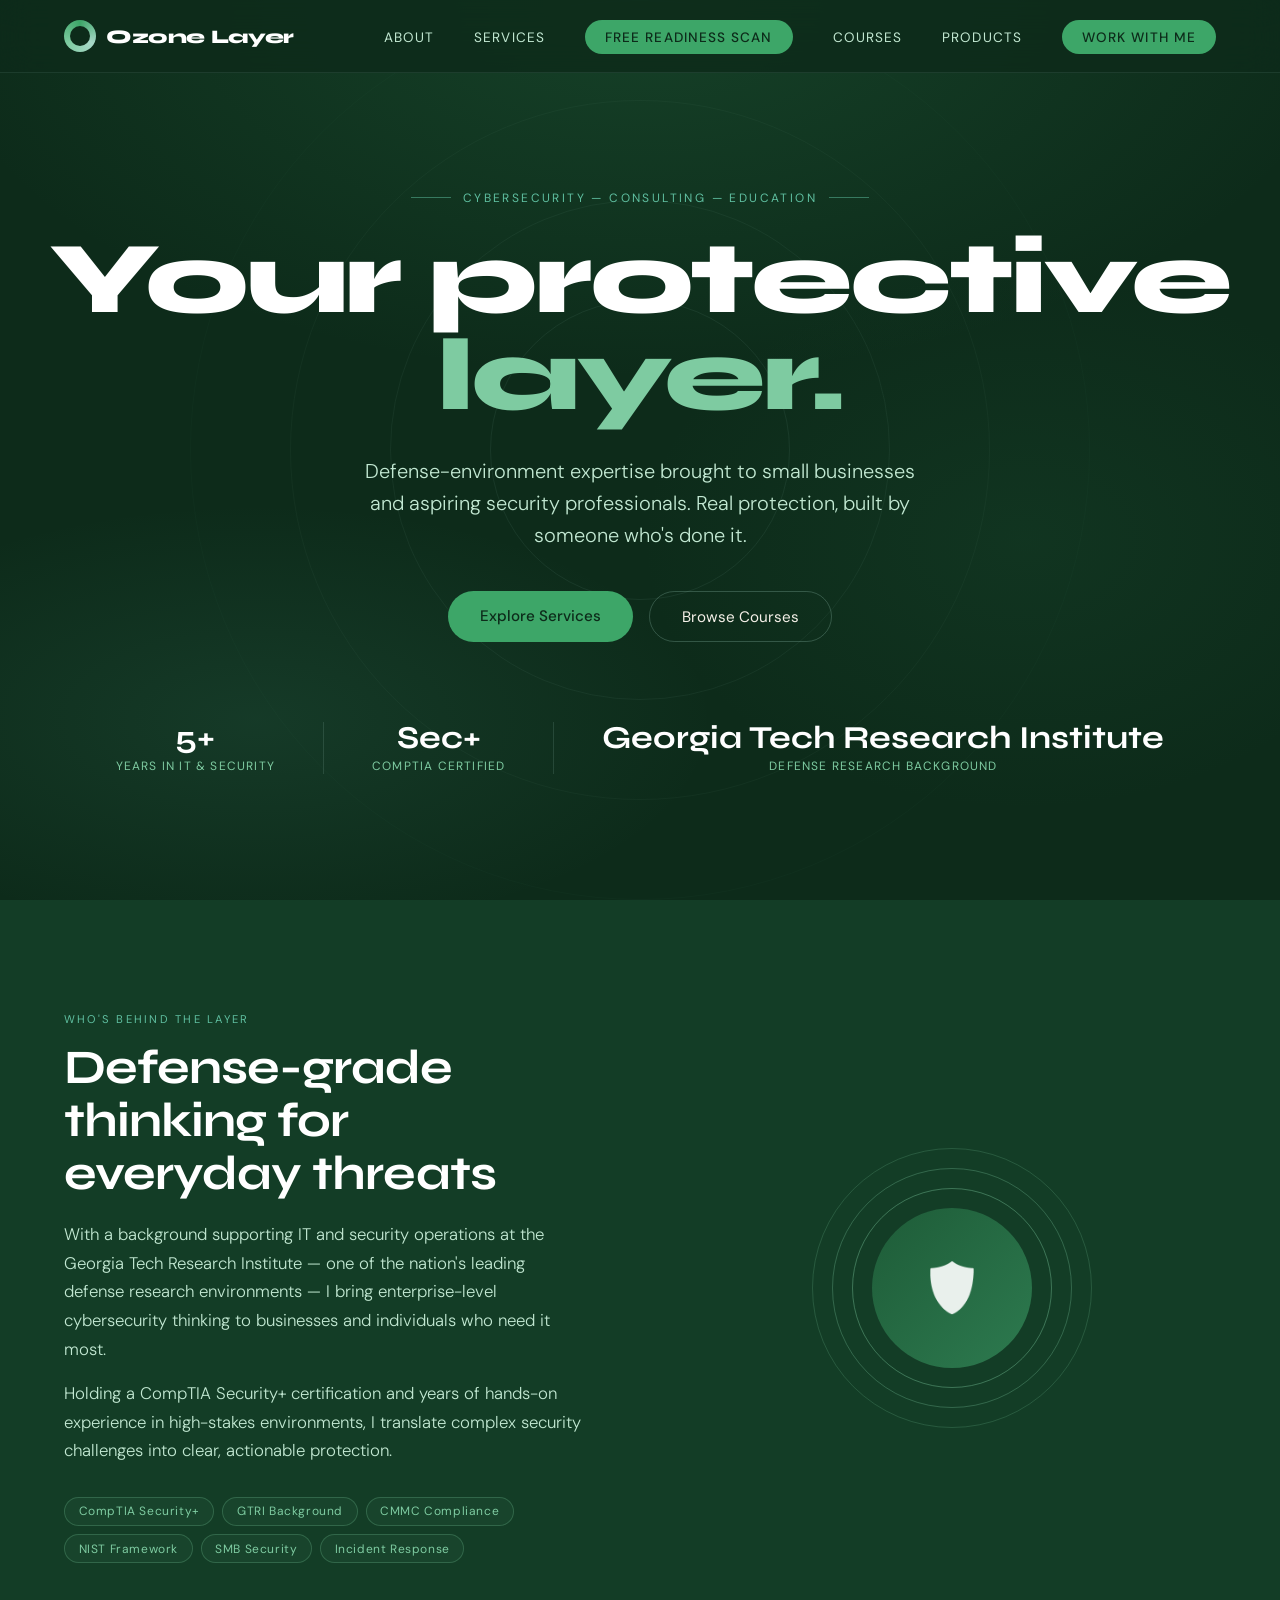
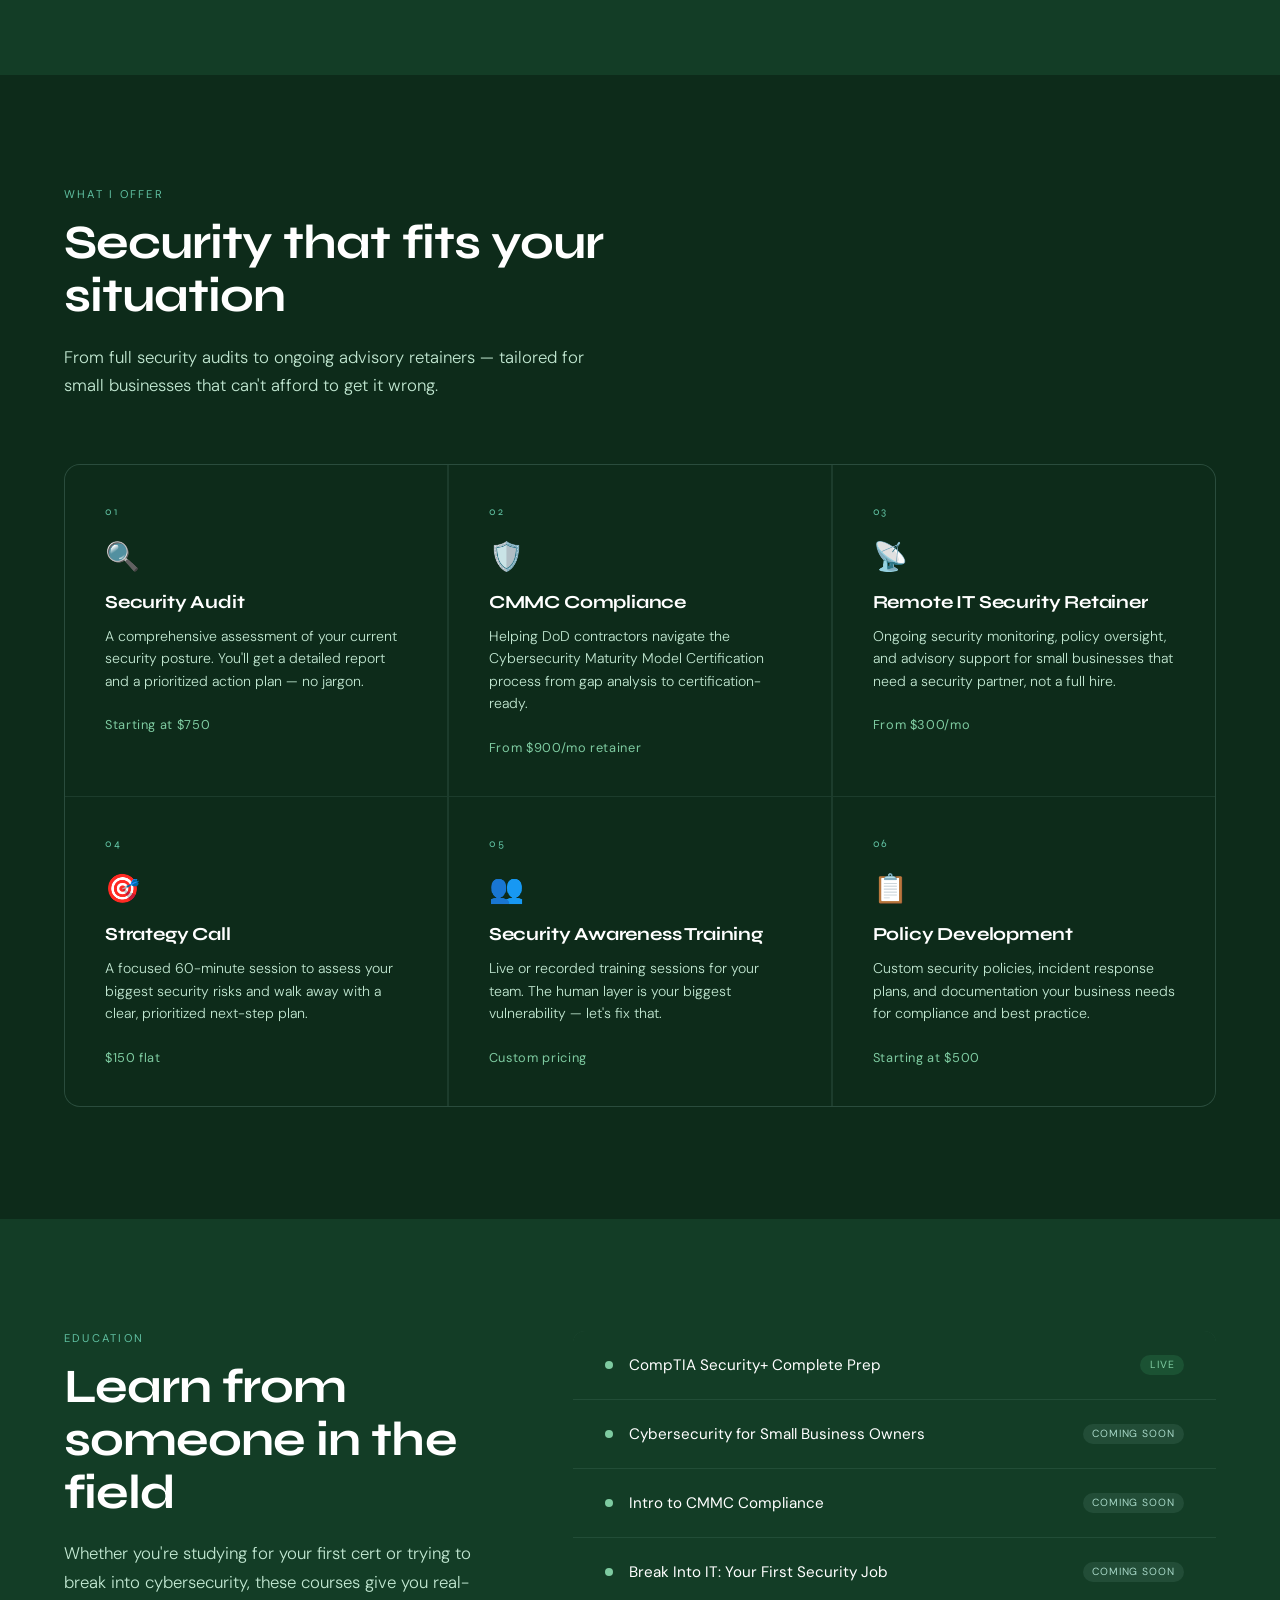
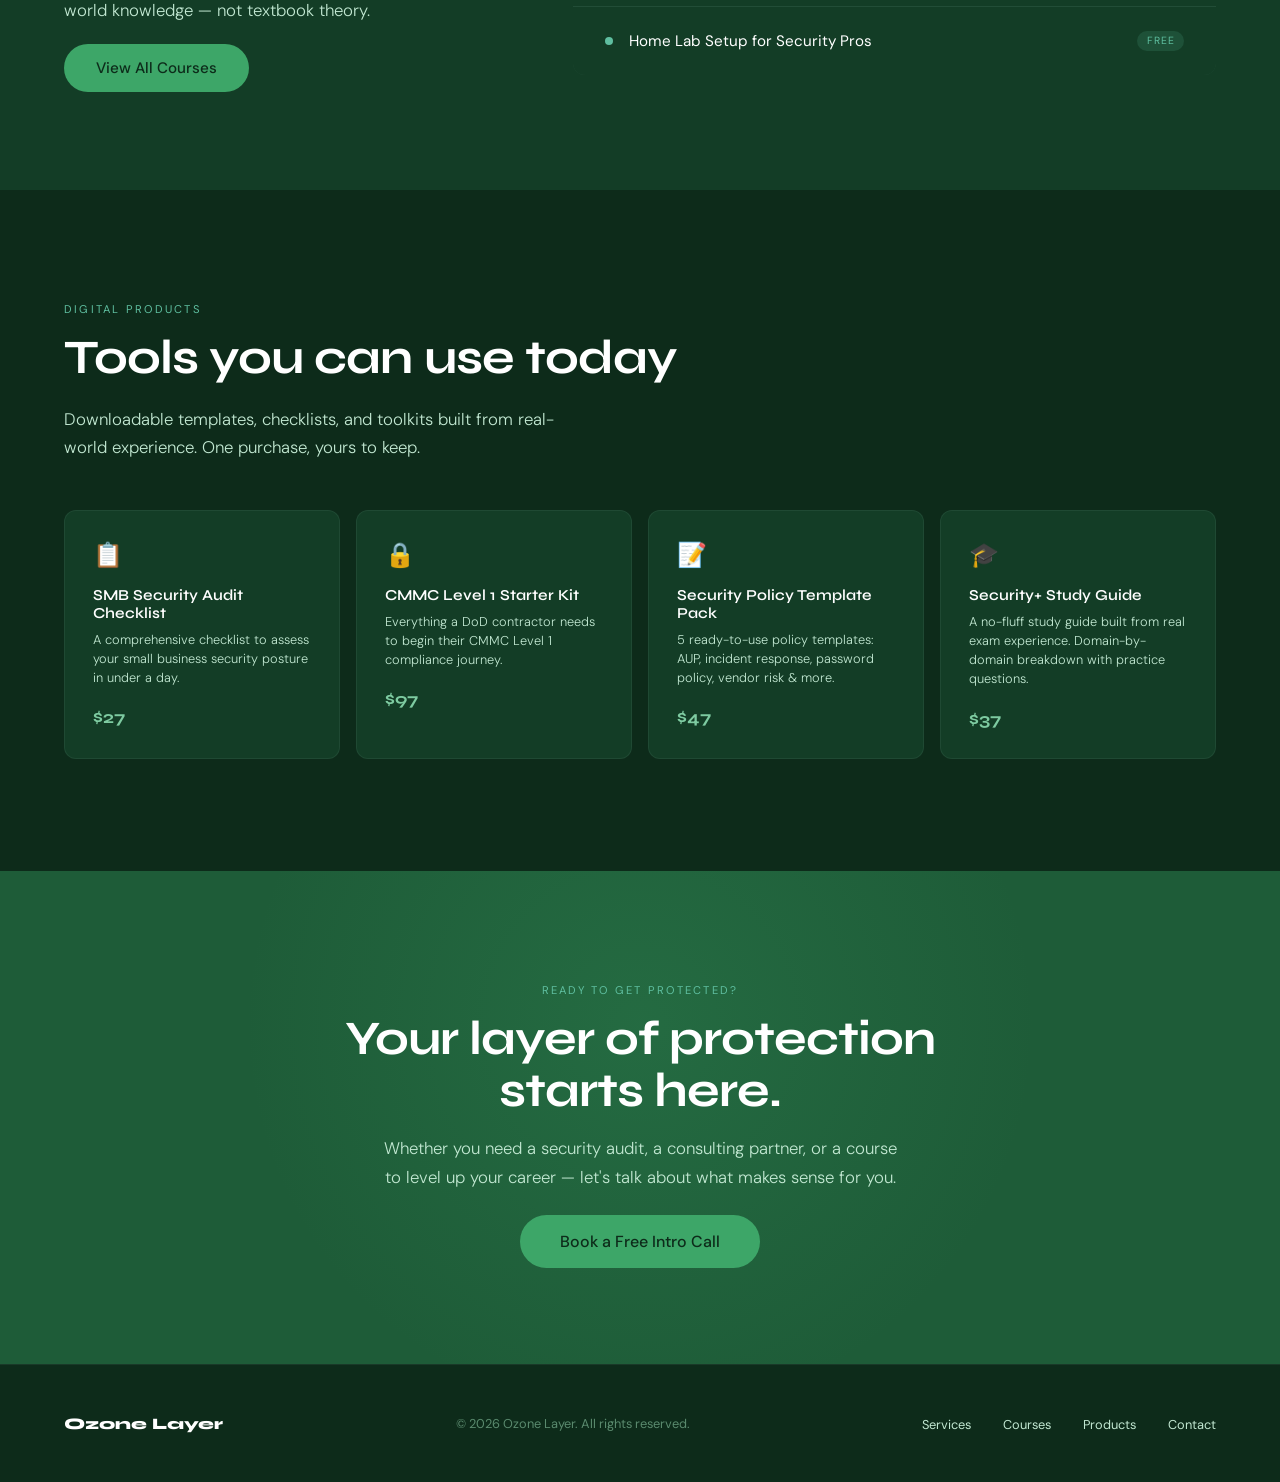
==== index.html @ 46f06944 "Add white-space nowrap to button styles" ====
<!DOCTYPE html>
<html lang="en">
<head>
<meta charset="UTF-8">
<meta name="viewport" content="width=device-width, initial-scale=1.0">
<title>Ozone Layer — Cybersecurity Protection</title>
<link rel="preconnect" href="https://fonts.googleapis.com">
<link href="https://fonts.googleapis.com/css2?family=Syne:wght@400;500;600;700;800&family=DM+Sans:ital,wght@0,300;0,400;0,500;1,300&display=swap" rel="stylesheet">
<style>
  *, *::before, *::after { box-sizing: border-box; margin: 0; padding: 0; }

  :root {
    --green-deep: #0d2b1a;
    --green-dark: #133d26;
    --green-mid: #1e5c38;
    --green-base: #2d7a4f;
    --green-light: #3da668;
    --green-pale: #7ecba1;
    --green-mist: #c2e8d2;
    --green-fog: #e8f5ee;
    --ozone-blue: #a8d8c8;
    --ozone-glow: #5fbfa0;
    --cream: #f5f0e8;
    --cream-dark: #e8e0d0;
    --text-dark: #0d2b1a;
    --text-mid: #2d5a40;
    --text-light: #5a8a6e;
    --white: #ffffff;
    --font-display: 'Syne', sans-serif;
    --font-body: 'DM Sans', sans-serif;
  }

  html { scroll-behavior: smooth; }

  body {
    font-family: var(--font-body);
    background: var(--green-deep);
    color: var(--cream);
    overflow-x: hidden;
  }

  /* NAV */
  nav {
    position: fixed;
    top: 0; left: 0; right: 0;
    z-index: 100;
    display: flex;
    align-items: center;
    justify-content: space-between;
    padding: 1.25rem 4rem;
    background: rgba(13, 43, 26, 0.85);
    backdrop-filter: blur(16px);
    border-bottom: 1px solid rgba(168, 216, 200, 0.1);
  }

  .nav-logo {
    font-family: var(--font-display);
    font-size: 1.2rem;
    font-weight: 800;
    letter-spacing: -0.02em;
    color: var(--white);
    text-decoration: none;
    display: flex;
    align-items: center;
    gap: 10px;
  }

  .logo-mark {
    width: 32px;
    height: 32px;
    border-radius: 50%;
    background: conic-gradient(from 0deg, var(--green-light), var(--ozone-blue), var(--green-pale), var(--green-light));
    display: flex;
    align-items: center;
    justify-content: center;
    animation: spin-slow 12s linear infinite;
  }

  .logo-mark-inner {
    width: 20px;
    height: 20px;
    border-radius: 50%;
    background: var(--green-deep);
  }

  @keyframes spin-slow { to { transform: rotate(360deg); } }

  .nav-links {
    display: flex;
    gap: 2.5rem;
    list-style: none;
  }

  .nav-links a {
    font-size: 0.85rem;
    font-weight: 400;
    letter-spacing: 0.08em;
    text-transform: uppercase;
    color: var(--green-mist);
    text-decoration: none;
    transition: color 0.2s;
  }

  .nav-links a:hover { color: var(--white); }

  .nav-cta {
    background: var(--green-light);
    color: var(--green-deep) !important;
    padding: 0.55rem 1.25rem;
    border-radius: 100px;
    font-weight: 500 !important;
    transition: background 0.2s !important;
    white-space: nowrap;
  }

  .nav-cta:hover { background: var(--green-pale) !important; }

  /* HERO */
  .hero {
    min-height: 100vh;
    display: flex;
    flex-direction: column;
    align-items: center;
    justify-content: center;
    text-align: center;
    padding: 8rem 2rem 4rem;
    position: relative;
    overflow: hidden;
  }

  .hero-bg {
    position: absolute;
    inset: 0;
    background:
      radial-gradient(ellipse 80% 60% at 50% 0%, rgba(61, 166, 104, 0.18) 0%, transparent 70%),
      radial-gradient(ellipse 60% 40% at 20% 80%, rgba(95, 191, 160, 0.1) 0%, transparent 60%),
      radial-gradient(ellipse 50% 50% at 80% 60%, rgba(45, 122, 79, 0.12) 0%, transparent 60%);
  }

  .hero-rings {
    position: absolute;
    top: 50%;
    left: 50%;
    transform: translate(-50%, -50%);
    width: 900px;
    height: 900px;
    pointer-events: none;
  }

  .ring {
    position: absolute;
    border-radius: 50%;
    border: 1px solid rgba(168, 216, 200, 0.08);
    top: 50%; left: 50%;
    transform: translate(-50%, -50%);
    animation: pulse-ring 4s ease-in-out infinite;
  }

  .ring:nth-child(1) { width: 300px; height: 300px; animation-delay: 0s; }
  .ring:nth-child(2) { width: 500px; height: 500px; animation-delay: 0.8s; border-color: rgba(168,216,200,0.06); }
  .ring:nth-child(3) { width: 700px; height: 700px; animation-delay: 1.6s; border-color: rgba(168,216,200,0.04); }
  .ring:nth-child(4) { width: 900px; height: 900px; animation-delay: 2.4s; border-color: rgba(168,216,200,0.02); }

  @keyframes pulse-ring {
    0%, 100% { opacity: 0.4; transform: translate(-50%, -50%) scale(1); }
    50% { opacity: 1; transform: translate(-50%, -50%) scale(1.02); }
  }

  .hero-eyebrow {
    font-size: 0.75rem;
    letter-spacing: 0.2em;
    text-transform: uppercase;
    color: var(--ozone-glow);
    margin-bottom: 1.5rem;
    position: relative;
    display: flex;
    align-items: center;
    gap: 12px;
    animation: fade-up 0.8s ease both;
  }

  .hero-eyebrow::before,
  .hero-eyebrow::after {
    content: '';
    display: block;
    width: 40px;
    height: 1px;
    background: var(--ozone-glow);
    opacity: 0.5;
  }

  .hero-title {
    font-family: var(--font-display);
    font-size: clamp(3.5rem, 8vw, 7rem);
    font-weight: 800;
    line-height: 0.95;
    letter-spacing: -0.03em;
    color: var(--white);
    margin-bottom: 0.3em;
    position: relative;
    animation: fade-up 0.8s 0.1s ease both;
  }

  .hero-title-accent {
    color: var(--green-pale);
    display: block;
  }

  .hero-sub {
    font-size: clamp(1rem, 2vw, 1.25rem);
    font-weight: 300;
    color: var(--green-mist);
    max-width: 560px;
    line-height: 1.6;
    margin-bottom: 2.5rem;
    position: relative;
    animation: fade-up 0.8s 0.2s ease both;
  }

  .hero-actions {
    display: flex;
    gap: 1rem;
    flex-wrap: wrap;
    justify-content: center;
    position: relative;
    animation: fade-up 0.8s 0.3s ease both;
  }

  .btn-primary {
    background: var(--green-light);
    color: var(--green-deep);
    padding: 0.9rem 2rem;
    border-radius: 100px;
    font-family: var(--font-body);
    font-size: 0.95rem;
    font-weight: 500;
    text-decoration: none;
    transition: all 0.2s;
    border: none;
    cursor: pointer;
  }

  .btn-primary:hover {
    background: var(--green-pale);
    transform: translateY(-2px);
  }

  .btn-ghost {
    background: transparent;
    color: var(--cream);
    padding: 0.9rem 2rem;
    border-radius: 100px;
    font-family: var(--font-body);
    font-size: 0.95rem;
    font-weight: 400;
    text-decoration: none;
    transition: all 0.2s;
    border: 1px solid rgba(168, 216, 200, 0.25);
    cursor: pointer;
  }

  .btn-ghost:hover {
    border-color: rgba(168, 216, 200, 0.6);
    background: rgba(168, 216, 200, 0.05);
  }

  .hero-stats {
    display: flex;
    gap: 3rem;
    margin-top: 5rem;
    position: relative;
    animation: fade-up 0.8s 0.4s ease both;
  }

  .stat {
    text-align: center;
  }

  .stat-num {
    font-family: var(--font-display);
    font-size: 2rem;
    font-weight: 700;
    color: var(--white);
    line-height: 1;
  }

  .stat-label {
    font-size: 0.75rem;
    letter-spacing: 0.1em;
    text-transform: uppercase;
    color: var(--green-pale);
    margin-top: 4px;
  }

  .stat-divider {
    width: 1px;
    background: rgba(168,216,200,0.15);
    align-self: stretch;
  }

  @keyframes fade-up {
    from { opacity: 0; transform: translateY(24px); }
    to { opacity: 1; transform: translateY(0); }
  }

  /* SECTION BASE */
  section { padding: 7rem 4rem; }

  .section-label {
    font-size: 0.7rem;
    letter-spacing: 0.2em;
    text-transform: uppercase;
    color: var(--ozone-glow);
    margin-bottom: 1rem;
  }

  .section-title {
    font-family: var(--font-display);
    font-size: clamp(2rem, 4vw, 3rem);
    font-weight: 700;
    line-height: 1.1;
    letter-spacing: -0.02em;
    color: var(--white);
    margin-bottom: 1.25rem;
  }

  .section-body {
    font-size: 1.05rem;
    font-weight: 300;
    color: var(--green-mist);
    line-height: 1.7;
    max-width: 520px;
  }

  /* ABOUT */
  .about {
    background: var(--green-dark);
    display: grid;
    grid-template-columns: 1fr 1fr;
    gap: 6rem;
    align-items: center;
  }

  .about-visual {
    position: relative;
    display: flex;
    align-items: center;
    justify-content: center;
  }

  .about-shield {
    width: 280px;
    height: 280px;
    position: relative;
  }

  .shield-ring {
    position: absolute;
    inset: 0;
    border-radius: 50%;
    border: 1px solid rgba(126, 203, 161, 0.2);
    animation: shield-pulse 3s ease-in-out infinite;
  }

  .shield-ring:nth-child(2) { inset: 20px; border-color: rgba(126,203,161,0.3); animation-delay: 0.5s; }
  .shield-ring:nth-child(3) { inset: 40px; border-color: rgba(126,203,161,0.4); animation-delay: 1s; }

  @keyframes shield-pulse {
    0%, 100% { opacity: 0.5; transform: scale(1); }
    50% { opacity: 1; transform: scale(1.04); }
  }

  .shield-center {
    position: absolute;
    inset: 60px;
    background: linear-gradient(135deg, var(--green-mid), var(--green-base));
    border-radius: 50%;
    display: flex;
    align-items: center;
    justify-content: center;
  }

  .shield-icon {
    font-size: 3rem;
    filter: brightness(0) invert(1);
    opacity: 0.9;
  }

  .about-tags {
    display: flex;
    flex-wrap: wrap;
    gap: 8px;
    margin-top: 2rem;
  }

  .tag {
    font-size: 0.75rem;
    letter-spacing: 0.05em;
    color: var(--green-pale);
    border: 1px solid rgba(126, 203, 161, 0.25);
    padding: 0.35rem 0.85rem;
    border-radius: 100px;
    background: rgba(126,203,161,0.05);
  }

  /* SERVICES */
  .services {
    background: var(--green-deep);
  }

  .services-header {
    max-width: 600px;
    margin-bottom: 4rem;
  }

  .services-grid {
    display: grid;
    grid-template-columns: repeat(3, 1fr);
    gap: 1.5px;
    background: rgba(168,216,200,0.1);
    border: 1px solid rgba(168,216,200,0.1);
    border-radius: 16px;
    overflow: hidden;
  }

  .service-card {
    background: var(--green-deep);
    padding: 2.5rem;
    transition: background 0.3s;
    cursor: pointer;
    position: relative;
    overflow: hidden;
  }

  .service-card::before {
    content: '';
    position: absolute;
    bottom: 0; left: 0; right: 0;
    height: 3px;
    background: linear-gradient(90deg, var(--green-light), var(--ozone-glow));
    transform: scaleX(0);
    transform-origin: left;
    transition: transform 0.3s;
  }

  .service-card:hover { background: var(--green-dark); }
  .service-card:hover::before { transform: scaleX(1); }

  .service-num {
    font-family: var(--font-display);
    font-size: 0.7rem;
    letter-spacing: 0.15em;
    color: var(--ozone-glow);
    margin-bottom: 1.25rem;
  }

  .service-icon {
    font-size: 1.75rem;
    margin-bottom: 1rem;
    display: block;
  }

  .service-name {
    font-family: var(--font-display);
    font-size: 1.15rem;
    font-weight: 700;
    color: var(--white);
    margin-bottom: 0.75rem;
    letter-spacing: -0.01em;
  }

  .service-desc {
    font-size: 0.88rem;
    font-weight: 300;
    color: var(--green-mist);
    line-height: 1.6;
  }

  .service-price {
    margin-top: 1.5rem;
    font-size: 0.8rem;
    color: var(--green-pale);
    letter-spacing: 0.05em;
  }

  /* COURSES */
  .courses {
    background: var(--green-dark);
  }

  .courses-layout {
    display: grid;
    grid-template-columns: 1fr 1.5fr;
    gap: 5rem;
    align-items: start;
  }

  .course-list {
    display: flex;
    flex-direction: column;
    gap: 1px;
    background: rgba(168,216,200,0.1);
    border-radius: 12px;
    overflow: hidden;
  }

  .course-item {
    background: var(--green-dark);
    padding: 1.5rem 2rem;
    display: flex;
    align-items: center;
    justify-content: space-between;
    cursor: pointer;
    transition: background 0.2s;
    gap: 1rem;
  }

  .course-item:hover { background: var(--green-mid); }

  .course-item-left { display: flex; align-items: center; gap: 1rem; }

  .course-dot {
    width: 8px; height: 8px;
    border-radius: 50%;
    background: var(--green-pale);
    flex-shrink: 0;
  }

  .course-name {
    font-size: 0.95rem;
    font-weight: 400;
    color: var(--white);
  }

  .course-badge {
    font-size: 0.65rem;
    letter-spacing: 0.08em;
    text-transform: uppercase;
    padding: 0.2rem 0.6rem;
    border-radius: 100px;
    white-space: nowrap;
  }

  .badge-soon { background: rgba(168,216,200,0.1); color: var(--ozone-blue); }
  .badge-live { background: rgba(61,166,104,0.2); color: var(--green-pale); }
  .badge-free { background: rgba(95,191,160,0.15); color: var(--ozone-glow); }

  /* PRODUCTS */
  .products {
    background: var(--green-deep);
  }

  .products-grid {
    display: grid;
    grid-template-columns: repeat(4, 1fr);
    gap: 1rem;
    margin-top: 3rem;
  }

  .product-card {
    background: var(--green-dark);
    border: 1px solid rgba(168,216,200,0.08);
    border-radius: 12px;
    padding: 1.75rem;
    transition: all 0.3s;
    cursor: pointer;
  }

  .product-card:hover {
    border-color: rgba(168,216,200,0.25);
    transform: translateY(-4px);
  }

  .product-emoji { font-size: 1.5rem; margin-bottom: 1rem; display: block; }

  .product-name {
    font-family: var(--font-display);
    font-size: 0.95rem;
    font-weight: 600;
    color: var(--white);
    margin-bottom: 0.5rem;
  }

  .product-desc {
    font-size: 0.8rem;
    font-weight: 300;
    color: var(--green-mist);
    line-height: 1.5;
    margin-bottom: 1.25rem;
  }

  .product-price {
    font-family: var(--font-display);
    font-size: 1.1rem;
    font-weight: 700;
    color: var(--green-pale);
  }

  /* CTA */
  .cta-section {
    background: var(--green-mid);
    text-align: center;
    padding: 7rem 4rem;
    position: relative;
    overflow: hidden;
  }

  .cta-section::before {
    content: '';
    position: absolute;
    top: -50%;
    left: 50%;
    transform: translateX(-50%);
    width: 800px;
    height: 800px;
    border-radius: 50%;
    background: radial-gradient(circle, rgba(61,166,104,0.2) 0%, transparent 70%);
    pointer-events: none;
  }

  .cta-section .section-title { max-width: 600px; margin: 0 auto 1rem; }
  .cta-section .section-body { margin: 0 auto 2.5rem; text-align: center; }

  /* FOOTER */
  footer {
    background: var(--green-deep);
    border-top: 1px solid rgba(168,216,200,0.08);
    padding: 3rem 4rem;
    display: flex;
    align-items: center;
    justify-content: space-between;
  }

  .footer-logo {
    font-family: var(--font-display);
    font-size: 1rem;
    font-weight: 800;
    color: var(--white);
  }

  .footer-copy {
    font-size: 0.8rem;
    color: var(--text-light);
  }

  .footer-links {
    display: flex;
    gap: 2rem;
    list-style: none;
  }

  .footer-links a {
    font-size: 0.8rem;
    color: var(--green-mist);
    text-decoration: none;
    transition: color 0.2s;
  }

  .footer-links a:hover { color: var(--white); }

  /* SCROLL REVEAL */
  .reveal {
    opacity: 0;
    transform: translateY(30px);
    transition: opacity 0.7s ease, transform 0.7s ease;
  }

  .reveal.visible {
    opacity: 1;
    transform: translateY(0);
  }
</style>
</head>
<body>

<!-- NAV -->
<nav>
  <a href="#" class="nav-logo">
    <div class="logo-mark"><div class="logo-mark-inner"></div></div>
    Ozone Layer
  </a>
  <ul class="nav-links">
    <li><a href="#about">About</a></li>
    <li><a href="#services">Services</a></li>
    <li><a href="scan.html" class="nav-cta">Free Readiness Scan</a></li>
    <li><a href="#courses">Courses</a></li>
    <li><a href="#products">Products</a></li>
    <li><a href="#contact" class="nav-cta">Work With Me</a></li>
  </ul>
</nav>

<!-- HERO -->
<section class="hero">
  <div class="hero-bg"></div>
  <div class="hero-rings">
    <div class="ring"></div>
    <div class="ring"></div>
    <div class="ring"></div>
    <div class="ring"></div>
  </div>

  <div class="hero-eyebrow">Cybersecurity — Consulting — Education</div>

  <h1 class="hero-title">
    Your protective
    <span class="hero-title-accent">layer.</span>
  </h1>

  <p class="hero-sub">
    Defense-environment expertise brought to small businesses and aspiring security professionals. Real protection, built by someone who's done it.
  </p>

  <div class="hero-actions">
    <a href="#services" class="btn-primary">Explore Services</a>
    <a href="#courses" class="btn-ghost">Browse Courses</a>
  </div>

  <div class="hero-stats">
    <div class="stat">
      <div class="stat-num">5+</div>
      <div class="stat-label">Years in IT & Security</div>
    </div>
    <div class="stat-divider"></div>
    <div class="stat">
      <div class="stat-num">Sec+</div>
      <div class="stat-label">CompTIA Certified</div>
    </div>
    <div class="stat-divider"></div>
    <div class="stat">
      <div class="stat-num">Georgia Tech Research Institute</div>
      <div class="stat-label">Defense Research Background</div>
    </div>
  </div>
</section>

<!-- ABOUT -->
<section class="about" id="about">
  <div class="about-content reveal">
    <div class="section-label">Who's behind the layer</div>
    <h2 class="section-title">Defense-grade thinking for everyday threats</h2>
    <p class="section-body">
      With a background supporting IT and security operations at the Georgia Tech Research Institute — one of the nation's leading defense research environments — I bring enterprise-level cybersecurity thinking to businesses and individuals who need it most.
    </p>
    <p class="section-body" style="margin-top: 1rem;">
      Holding a CompTIA Security+ certification and years of hands-on experience in high-stakes environments, I translate complex security challenges into clear, actionable protection.
    </p>
    <div class="about-tags">
      <span class="tag">CompTIA Security+</span>
      <span class="tag">GTRI Background</span>
      <span class="tag">CMMC Compliance</span>
      <span class="tag">NIST Framework</span>
      <span class="tag">SMB Security</span>
      <span class="tag">Incident Response</span>
    </div>
  </div>
  <div class="about-visual reveal">
    <div class="about-shield">
      <div class="shield-ring"></div>
      <div class="shield-ring"></div>
      <div class="shield-ring"></div>
      <div class="shield-center">
        <span class="shield-icon">🛡️</span>
      </div>
    </div>
  </div>
</section>

<!-- SERVICES -->
<section class="services" id="services">
  <div class="services-header reveal">
    <div class="section-label">What I offer</div>
    <h2 class="section-title">Security that fits your situation</h2>
    <p class="section-body">From full security audits to ongoing advisory retainers — tailored for small businesses that can't afford to get it wrong.</p>
  </div>
  <div class="services-grid reveal">
    <div class="service-card">
      <div class="service-num">01</div>
      <span class="service-icon">🔍</span>
      <div class="service-name">Security Audit</div>
      <div class="service-desc">A comprehensive assessment of your current security posture. You'll get a detailed report and a prioritized action plan — no jargon.</div>
      <div class="service-price">Starting at $750</div>
    </div>
    <div class="service-card">
      <div class="service-num">02</div>
      <span class="service-icon">🛡️</span>
      <div class="service-name">CMMC Compliance</div>
      <div class="service-desc">Helping DoD contractors navigate the Cybersecurity Maturity Model Certification process from gap analysis to certification-ready.</div>
      <div class="service-price">From $900/mo retainer</div>
    </div>
    <div class="service-card">
      <div class="service-num">03</div>
      <span class="service-icon">📡</span>
      <div class="service-name">Remote IT Security Retainer</div>
      <div class="service-desc">Ongoing security monitoring, policy oversight, and advisory support for small businesses that need a security partner, not a full hire.</div>
      <div class="service-price">From $300/mo</div>
    </div>
    <div class="service-card">
      <div class="service-num">04</div>
      <span class="service-icon">🎯</span>
      <div class="service-name">Strategy Call</div>
      <div class="service-desc">A focused 60-minute session to assess your biggest security risks and walk away with a clear, prioritized next-step plan.</div>
      <div class="service-price">$150 flat</div>
    </div>
    <div class="service-card">
      <div class="service-num">05</div>
      <span class="service-icon">👥</span>
      <div class="service-name">Security Awareness Training</div>
      <div class="service-desc">Live or recorded training sessions for your team. The human layer is your biggest vulnerability — let's fix that.</div>
      <div class="service-price">Custom pricing</div>
    </div>
    <div class="service-card">
      <div class="service-num">06</div>
      <span class="service-icon">📋</span>
      <div class="service-name">Policy Development</div>
      <div class="service-desc">Custom security policies, incident response plans, and documentation your business needs for compliance and best practice.</div>
      <div class="service-price">Starting at $500</div>
    </div>
  </div>
</section>

<!-- COURSES -->
<section class="courses" id="courses">
  <div class="courses-layout">
    <div class="reveal">
      <div class="section-label">Education</div>
      <h2 class="section-title">Learn from someone in the field</h2>
      <p class="section-body">
        Whether you're studying for your first cert or trying to break into cybersecurity, these courses give you real-world knowledge — not textbook theory.
      </p>
      <div style="margin-top: 2rem;">
        <a href="#" class="btn-primary">View All Courses</a>
      </div>
    </div>
    <div class="course-list reveal">
      <div class="course-item">
        <div class="course-item-left">
          <div class="course-dot" style="background: var(--green-pale);"></div>
          <div class="course-name">CompTIA Security+ Complete Prep</div>
        </div>
        <span class="course-badge badge-live">Live</span>
      </div>
      <div class="course-item">
        <div class="course-item-left">
          <div class="course-dot"></div>
          <div class="course-name">Cybersecurity for Small Business Owners</div>
        </div>
        <span class="course-badge badge-soon">Coming Soon</span>
      </div>
      <div class="course-item">
        <div class="course-item-left">
          <div class="course-dot"></div>
          <div class="course-name">Intro to CMMC Compliance</div>
        </div>
        <span class="course-badge badge-soon">Coming Soon</span>
      </div>
      <div class="course-item">
        <div class="course-item-left">
          <div class="course-dot"></div>
          <div class="course-name">Break Into IT: Your First Security Job</div>
        </div>
        <span class="course-badge badge-soon">Coming Soon</span>
      </div>
      <div class="course-item">
        <div class="course-item-left">
          <div class="course-dot" style="background: var(--ozone-glow);"></div>
          <div class="course-name">Home Lab Setup for Security Pros</div>
        </div>
        <span class="course-badge badge-free">Free</span>
      </div>
    </div>
  </div>
</section>

<!-- PRODUCTS -->
<section class="products" id="products">
  <div class="reveal">
    <div class="section-label">Digital Products</div>
    <h2 class="section-title">Tools you can use today</h2>
    <p class="section-body">Downloadable templates, checklists, and toolkits built from real-world experience. One purchase, yours to keep.</p>
  </div>
  <div class="products-grid reveal">
    <div class="product-card">
      <span class="product-emoji">📋</span>
      <div class="product-name">SMB Security Audit Checklist</div>
      <div class="product-desc">A comprehensive checklist to assess your small business security posture in under a day.</div>
      <div class="product-price">$27</div>
    </div>
    <div class="product-card">
      <span class="product-emoji">🔒</span>
      <div class="product-name">CMMC Level 1 Starter Kit</div>
      <div class="product-desc">Everything a DoD contractor needs to begin their CMMC Level 1 compliance journey.</div>
      <div class="product-price">$97</div>
    </div>
    <div class="product-card">
      <span class="product-emoji">📝</span>
      <div class="product-name">Security Policy Template Pack</div>
      <div class="product-desc">5 ready-to-use policy templates: AUP, incident response, password policy, vendor risk & more.</div>
      <div class="product-price">$47</div>
    </div>
    <div class="product-card">
      <span class="product-emoji">🎓</span>
      <div class="product-name">Security+ Study Guide</div>
      <div class="product-desc">A no-fluff study guide built from real exam experience. Domain-by-domain breakdown with practice questions.</div>
      <div class="product-price">$37</div>
    </div>
  </div>
</section>

<!-- CTA -->
<section class="cta-section" id="contact">
  <div class="section-label reveal">Ready to get protected?</div>
  <h2 class="section-title reveal">Your layer of protection starts here.</h2>
  <p class="section-body reveal">Whether you need a security audit, a consulting partner, or a course to level up your career — let's talk about what makes sense for you.</p>
  <div class="reveal">
    <a href="mailto:hello@ozonelayer.io" class="btn-primary" style="font-size: 1rem; padding: 1rem 2.5rem;">Book a Free Intro Call</a>
  </div>
</section>

<!-- FOOTER -->
<footer>
  <div class="footer-logo">Ozone Layer</div>
  <p class="footer-copy">© 2026 Ozone Layer. All rights reserved.</p>
  <ul class="footer-links">
    <li><a href="#services">Services</a></li>
    <li><a href="#courses">Courses</a></li>
    <li><a href="#products">Products</a></li>
    <li><a href="#contact">Contact</a></li>
  </ul>
</footer>

<script>
  const reveals = document.querySelectorAll('.reveal');
  const observer = new IntersectionObserver((entries) => {
    entries.forEach(entry => {
      if (entry.isIntersecting) {
        entry.target.classList.add('visible');
      }
    });
  }, { threshold: 0.1 });
  reveals.forEach(el => observer.observe(el));
</script>

</body>
</html>
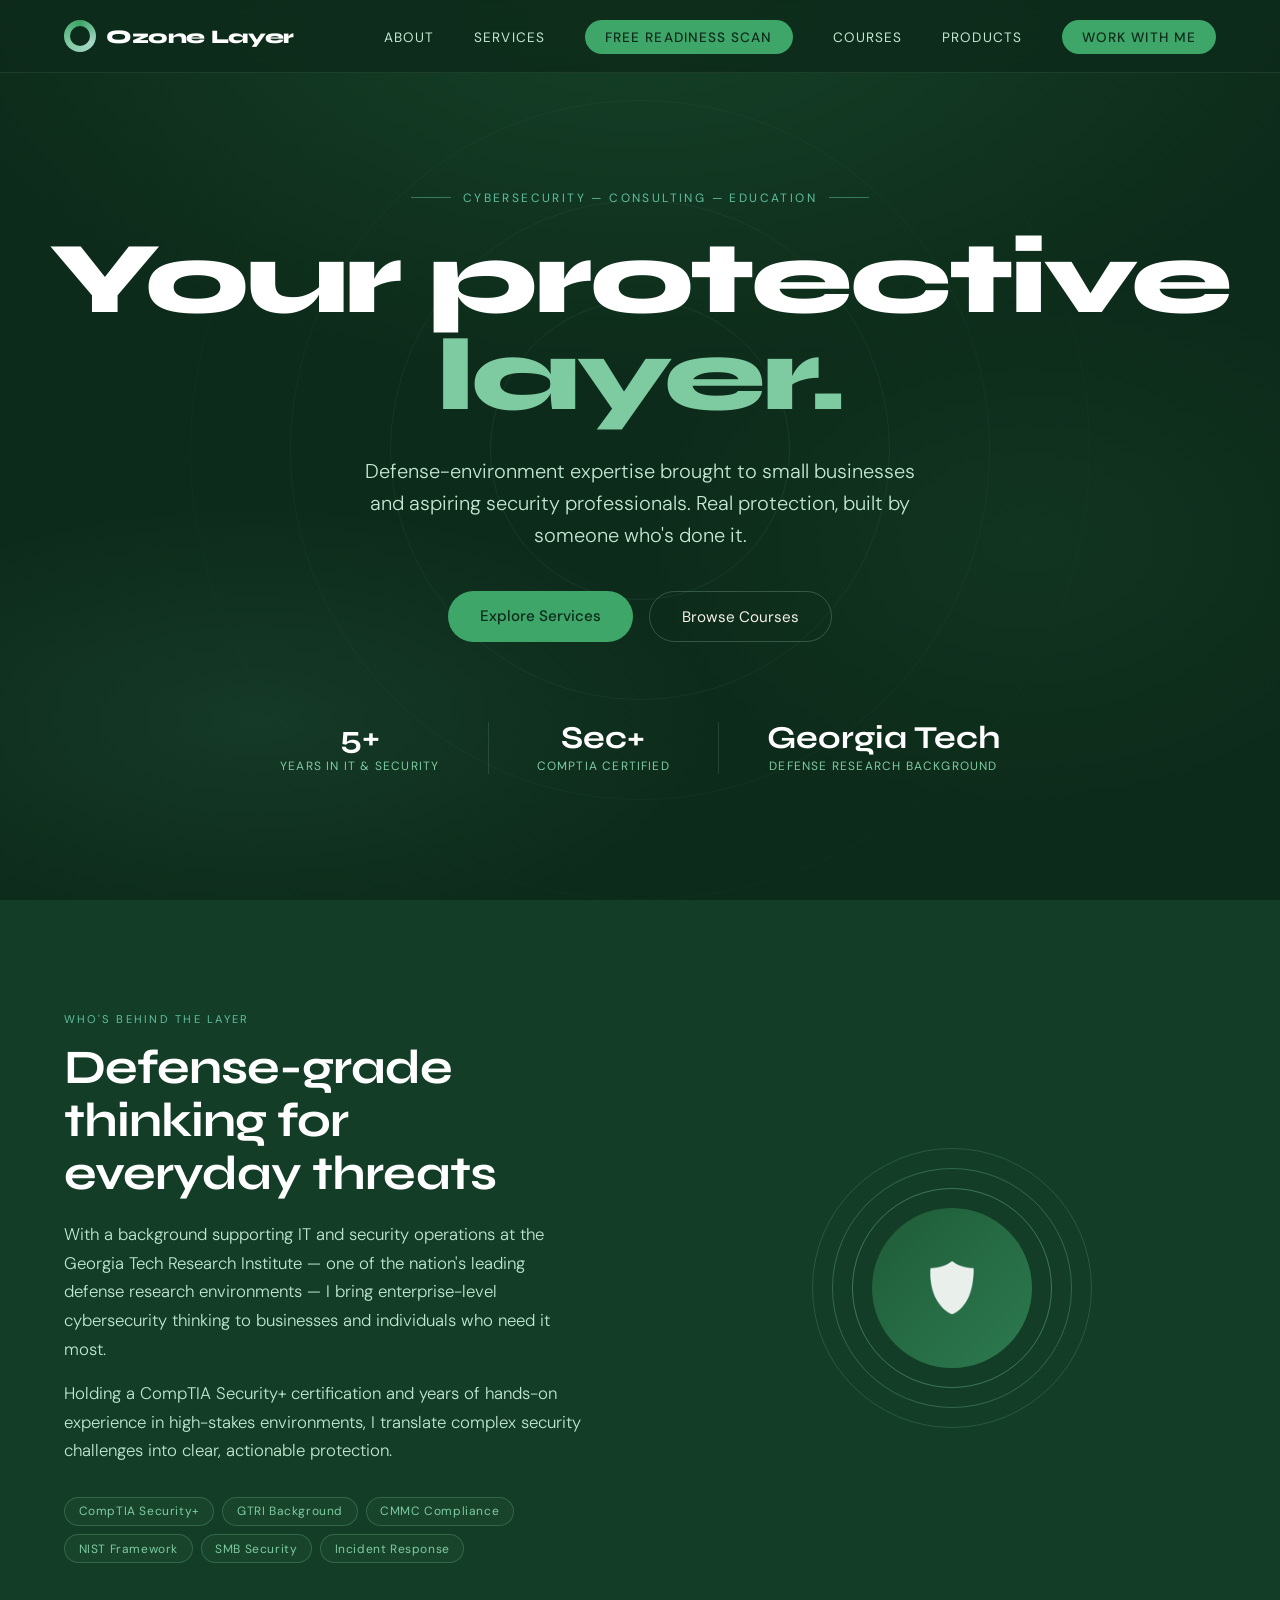
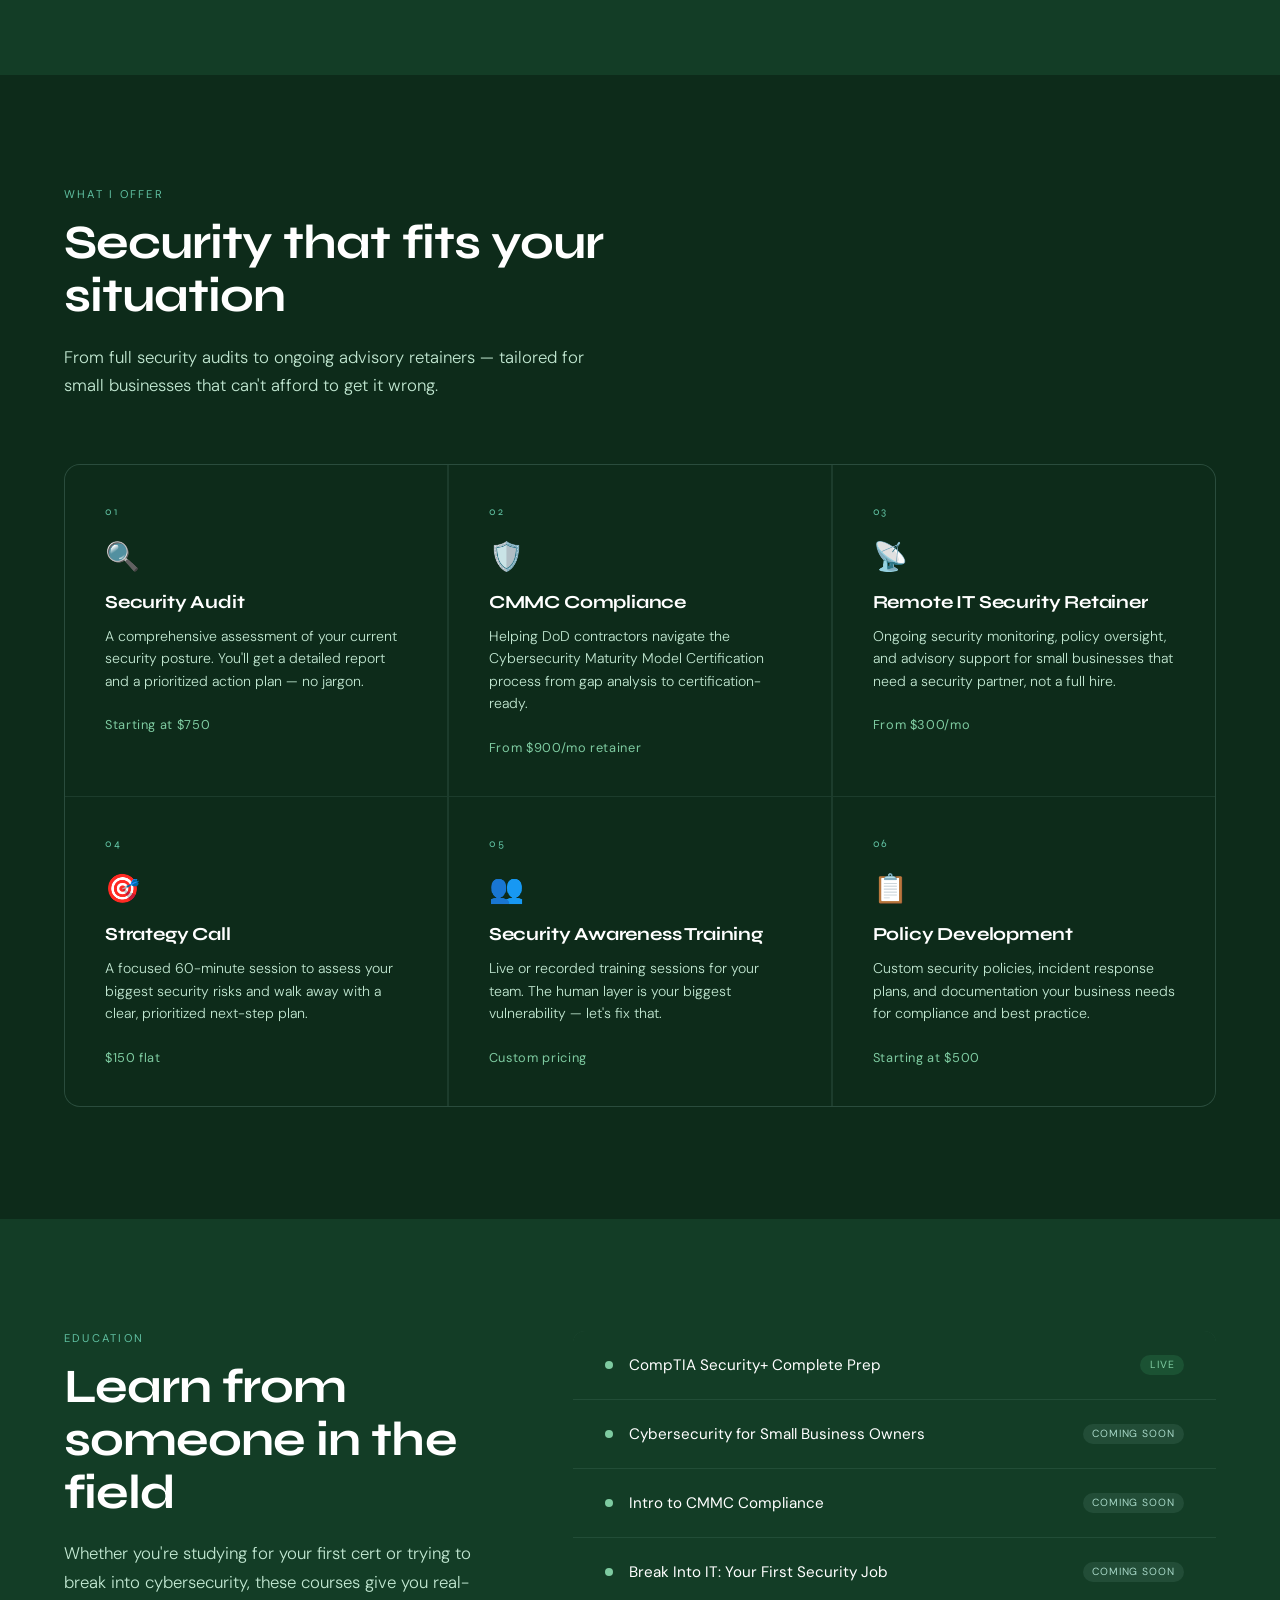
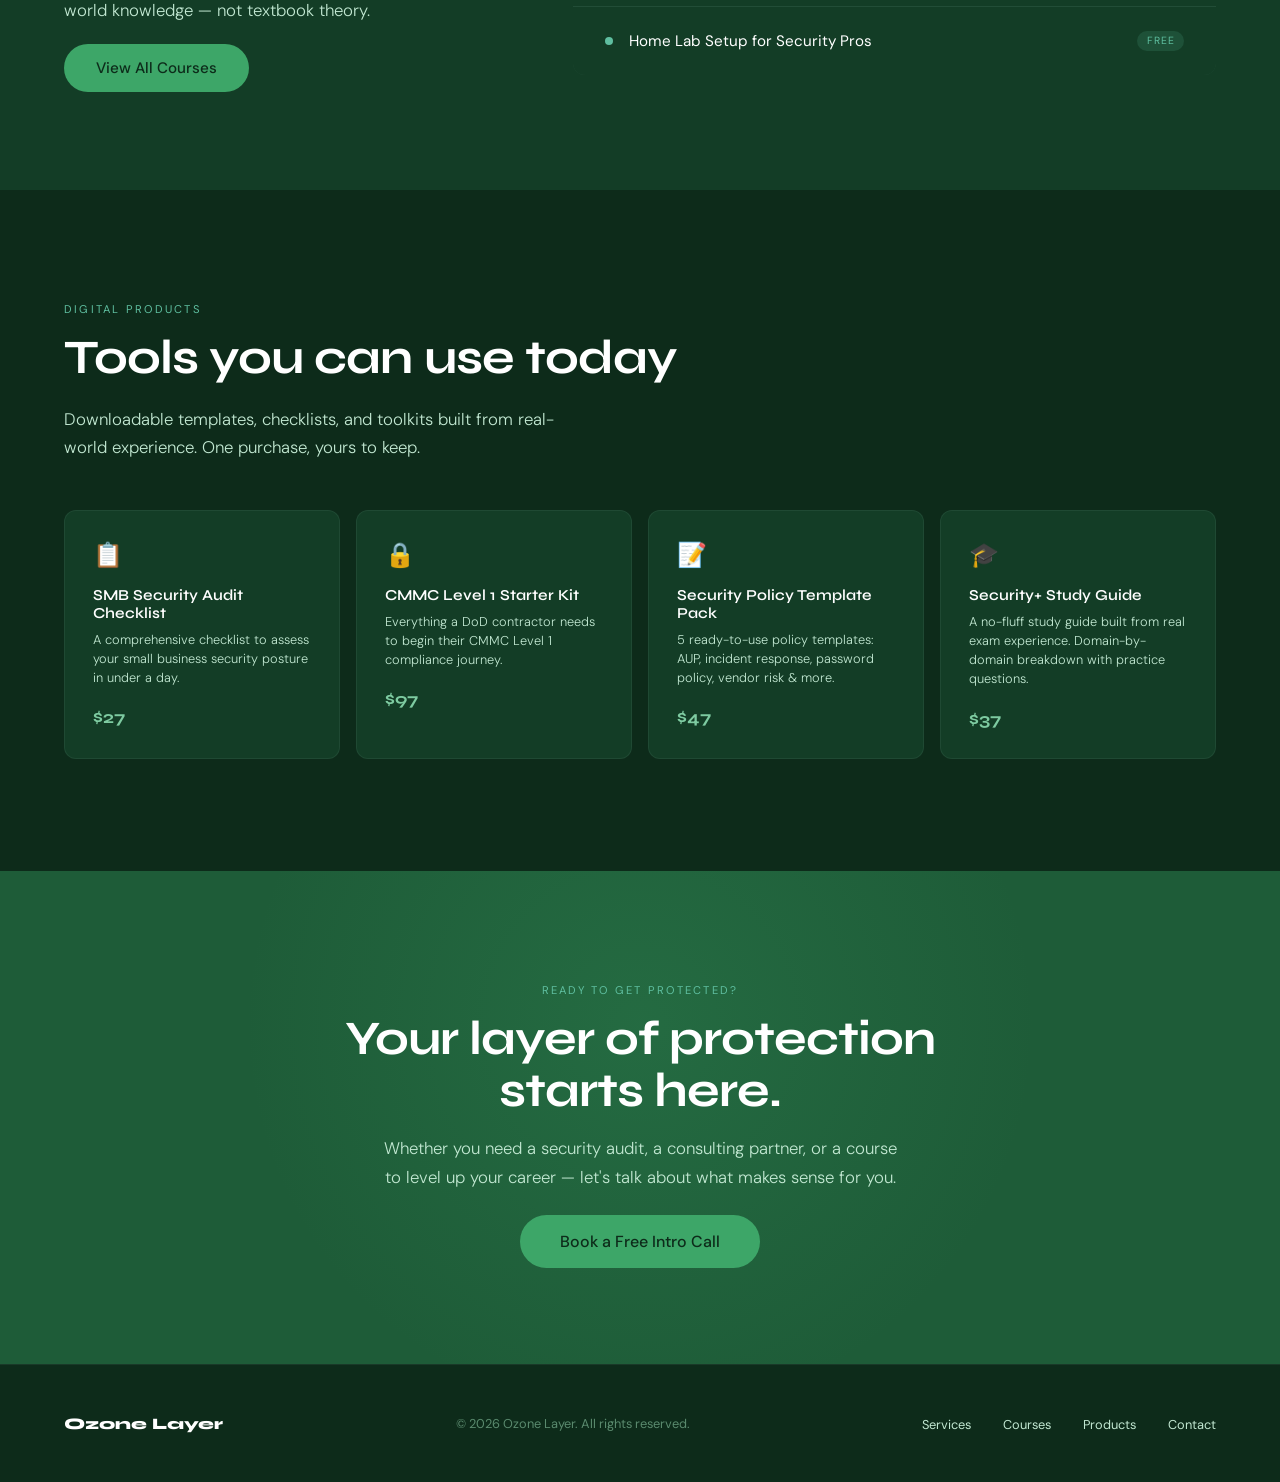
==== commit 6fb65bb8: "Update institution name from 'Georgia Tech Research Institute' to 'Georgia Tech'" ====
--- a/index.html
+++ b/index.html
@@ -727,7 +727,7 @@
     </div>
     <div class="stat-divider"></div>
     <div class="stat">
-      <div class="stat-num">Georgia Tech Research Institute</div>
+      <div class="stat-num">Georgia Tech</div>
       <div class="stat-label">Defense Research Background</div>
     </div>
   </div>
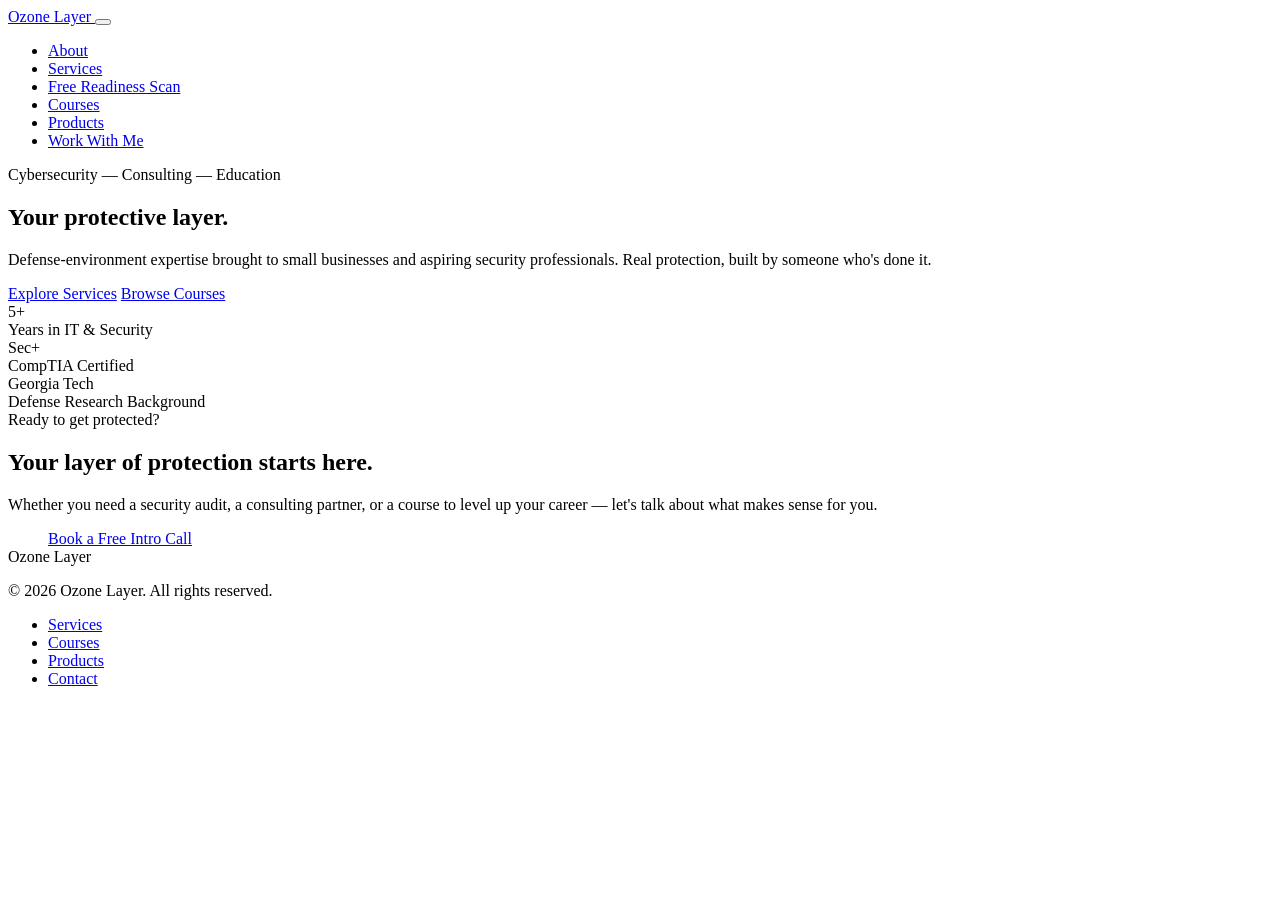
==== commit 6f1d5cfe: "Refactor navigation and add new sections Updated navigation links and added new sections for service" ====
--- a/index.html
+++ b/index.html
@@ -6,686 +6,26 @@
 <title>Ozone Layer — Cybersecurity Protection</title>
 <link rel="preconnect" href="https://fonts.googleapis.com">
 <link href="https://fonts.googleapis.com/css2?family=Syne:wght@400;500;600;700;800&family=DM+Sans:ital,wght@0,300;0,400;0,500;1,300&display=swap" rel="stylesheet">
-<style>
-  *, *::before, *::after { box-sizing: border-box; margin: 0; padding: 0; }
-
-  :root {
-    --green-deep: #0d2b1a;
-    --green-dark: #133d26;
-    --green-mid: #1e5c38;
-    --green-base: #2d7a4f;
-    --green-light: #3da668;
-    --green-pale: #7ecba1;
-    --green-mist: #c2e8d2;
-    --green-fog: #e8f5ee;
-    --ozone-blue: #a8d8c8;
-    --ozone-glow: #5fbfa0;
-    --cream: #f5f0e8;
-    --cream-dark: #e8e0d0;
-    --text-dark: #0d2b1a;
-    --text-mid: #2d5a40;
-    --text-light: #5a8a6e;
-    --white: #ffffff;
-    --font-display: 'Syne', sans-serif;
-    --font-body: 'DM Sans', sans-serif;
-  }
-
-  html { scroll-behavior: smooth; }
-
-  body {
-    font-family: var(--font-body);
-    background: var(--green-deep);
-    color: var(--cream);
-    overflow-x: hidden;
-  }
-
-  /* NAV */
-  nav {
-    position: fixed;
-    top: 0; left: 0; right: 0;
-    z-index: 100;
-    display: flex;
-    align-items: center;
-    justify-content: space-between;
-    padding: 1.25rem 4rem;
-    background: rgba(13, 43, 26, 0.85);
-    backdrop-filter: blur(16px);
-    border-bottom: 1px solid rgba(168, 216, 200, 0.1);
-  }
-
-  .nav-logo {
-    font-family: var(--font-display);
-    font-size: 1.2rem;
-    font-weight: 800;
-    letter-spacing: -0.02em;
-    color: var(--white);
-    text-decoration: none;
-    display: flex;
-    align-items: center;
-    gap: 10px;
-  }
-
-  .logo-mark {
-    width: 32px;
-    height: 32px;
-    border-radius: 50%;
-    background: conic-gradient(from 0deg, var(--green-light), var(--ozone-blue), var(--green-pale), var(--green-light));
-    display: flex;
-    align-items: center;
-    justify-content: center;
-    animation: spin-slow 12s linear infinite;
-  }
-
-  .logo-mark-inner {
-    width: 20px;
-    height: 20px;
-    border-radius: 50%;
-    background: var(--green-deep);
-  }
-
-  @keyframes spin-slow { to { transform: rotate(360deg); } }
-
-  .nav-links {
-    display: flex;
-    gap: 2.5rem;
-    list-style: none;
-  }
-
-  .nav-links a {
-    font-size: 0.85rem;
-    font-weight: 400;
-    letter-spacing: 0.08em;
-    text-transform: uppercase;
-    color: var(--green-mist);
-    text-decoration: none;
-    transition: color 0.2s;
-  }
-
-  .nav-links a:hover { color: var(--white); }
-
-  .nav-cta {
-    background: var(--green-light);
-    color: var(--green-deep) !important;
-    padding: 0.55rem 1.25rem;
-    border-radius: 100px;
-    font-weight: 500 !important;
-    transition: background 0.2s !important;
-    white-space: nowrap;
-  }
-
-  .nav-cta:hover { background: var(--green-pale) !important; }
-
-  /* HERO */
-  .hero {
-    min-height: 100vh;
-    display: flex;
-    flex-direction: column;
-    align-items: center;
-    justify-content: center;
-    text-align: center;
-    padding: 8rem 2rem 4rem;
-    position: relative;
-    overflow: hidden;
-  }
-
-  .hero-bg {
-    position: absolute;
-    inset: 0;
-    background:
-      radial-gradient(ellipse 80% 60% at 50% 0%, rgba(61, 166, 104, 0.18) 0%, transparent 70%),
-      radial-gradient(ellipse 60% 40% at 20% 80%, rgba(95, 191, 160, 0.1) 0%, transparent 60%),
-      radial-gradient(ellipse 50% 50% at 80% 60%, rgba(45, 122, 79, 0.12) 0%, transparent 60%);
-  }
-
-  .hero-rings {
-    position: absolute;
-    top: 50%;
-    left: 50%;
-    transform: translate(-50%, -50%);
-    width: 900px;
-    height: 900px;
-    pointer-events: none;
-  }
-
-  .ring {
-    position: absolute;
-    border-radius: 50%;
-    border: 1px solid rgba(168, 216, 200, 0.08);
-    top: 50%; left: 50%;
-    transform: translate(-50%, -50%);
-    animation: pulse-ring 4s ease-in-out infinite;
-  }
-
-  .ring:nth-child(1) { width: 300px; height: 300px; animation-delay: 0s; }
-  .ring:nth-child(2) { width: 500px; height: 500px; animation-delay: 0.8s; border-color: rgba(168,216,200,0.06); }
-  .ring:nth-child(3) { width: 700px; height: 700px; animation-delay: 1.6s; border-color: rgba(168,216,200,0.04); }
-  .ring:nth-child(4) { width: 900px; height: 900px; animation-delay: 2.4s; border-color: rgba(168,216,200,0.02); }
-
-  @keyframes pulse-ring {
-    0%, 100% { opacity: 0.4; transform: translate(-50%, -50%) scale(1); }
-    50% { opacity: 1; transform: translate(-50%, -50%) scale(1.02); }
-  }
-
-  .hero-eyebrow {
-    font-size: 0.75rem;
-    letter-spacing: 0.2em;
-    text-transform: uppercase;
-    color: var(--ozone-glow);
-    margin-bottom: 1.5rem;
-    position: relative;
-    display: flex;
-    align-items: center;
-    gap: 12px;
-    animation: fade-up 0.8s ease both;
-  }
-
-  .hero-eyebrow::before,
-  .hero-eyebrow::after {
-    content: '';
-    display: block;
-    width: 40px;
-    height: 1px;
-    background: var(--ozone-glow);
-    opacity: 0.5;
-  }
-
-  .hero-title {
-    font-family: var(--font-display);
-    font-size: clamp(3.5rem, 8vw, 7rem);
-    font-weight: 800;
-    line-height: 0.95;
-    letter-spacing: -0.03em;
-    color: var(--white);
-    margin-bottom: 0.3em;
-    position: relative;
-    animation: fade-up 0.8s 0.1s ease both;
-  }
-
-  .hero-title-accent {
-    color: var(--green-pale);
-    display: block;
-  }
-
-  .hero-sub {
-    font-size: clamp(1rem, 2vw, 1.25rem);
-    font-weight: 300;
-    color: var(--green-mist);
-    max-width: 560px;
-    line-height: 1.6;
-    margin-bottom: 2.5rem;
-    position: relative;
-    animation: fade-up 0.8s 0.2s ease both;
-  }
-
-  .hero-actions {
-    display: flex;
-    gap: 1rem;
-    flex-wrap: wrap;
-    justify-content: center;
-    position: relative;
-    animation: fade-up 0.8s 0.3s ease both;
-  }
-
-  .btn-primary {
-    background: var(--green-light);
-    color: var(--green-deep);
-    padding: 0.9rem 2rem;
-    border-radius: 100px;
-    font-family: var(--font-body);
-    font-size: 0.95rem;
-    font-weight: 500;
-    text-decoration: none;
-    transition: all 0.2s;
-    border: none;
-    cursor: pointer;
-  }
-
-  .btn-primary:hover {
-    background: var(--green-pale);
-    transform: translateY(-2px);
-  }
-
-  .btn-ghost {
-    background: transparent;
-    color: var(--cream);
-    padding: 0.9rem 2rem;
-    border-radius: 100px;
-    font-family: var(--font-body);
-    font-size: 0.95rem;
-    font-weight: 400;
-    text-decoration: none;
-    transition: all 0.2s;
-    border: 1px solid rgba(168, 216, 200, 0.25);
-    cursor: pointer;
-  }
-
-  .btn-ghost:hover {
-    border-color: rgba(168, 216, 200, 0.6);
-    background: rgba(168, 216, 200, 0.05);
-  }
-
-  .hero-stats {
-    display: flex;
-    gap: 3rem;
-    margin-top: 5rem;
-    position: relative;
-    animation: fade-up 0.8s 0.4s ease both;
-  }
-
-  .stat {
-    text-align: center;
-  }
-
-  .stat-num {
-    font-family: var(--font-display);
-    font-size: 2rem;
-    font-weight: 700;
-    color: var(--white);
-    line-height: 1;
-  }
-
-  .stat-label {
-    font-size: 0.75rem;
-    letter-spacing: 0.1em;
-    text-transform: uppercase;
-    color: var(--green-pale);
-    margin-top: 4px;
-  }
-
-  .stat-divider {
-    width: 1px;
-    background: rgba(168,216,200,0.15);
-    align-self: stretch;
-  }
-
-  @keyframes fade-up {
-    from { opacity: 0; transform: translateY(24px); }
-    to { opacity: 1; transform: translateY(0); }
-  }
-
-  /* SECTION BASE */
-  section { padding: 7rem 4rem; }
-
-  .section-label {
-    font-size: 0.7rem;
-    letter-spacing: 0.2em;
-    text-transform: uppercase;
-    color: var(--ozone-glow);
-    margin-bottom: 1rem;
-  }
-
-  .section-title {
-    font-family: var(--font-display);
-    font-size: clamp(2rem, 4vw, 3rem);
-    font-weight: 700;
-    line-height: 1.1;
-    letter-spacing: -0.02em;
-    color: var(--white);
-    margin-bottom: 1.25rem;
-  }
-
-  .section-body {
-    font-size: 1.05rem;
-    font-weight: 300;
-    color: var(--green-mist);
-    line-height: 1.7;
-    max-width: 520px;
-  }
-
-  /* ABOUT */
-  .about {
-    background: var(--green-dark);
-    display: grid;
-    grid-template-columns: 1fr 1fr;
-    gap: 6rem;
-    align-items: center;
-  }
-
-  .about-visual {
-    position: relative;
-    display: flex;
-    align-items: center;
-    justify-content: center;
-  }
-
-  .about-shield {
-    width: 280px;
-    height: 280px;
-    position: relative;
-  }
-
-  .shield-ring {
-    position: absolute;
-    inset: 0;
-    border-radius: 50%;
-    border: 1px solid rgba(126, 203, 161, 0.2);
-    animation: shield-pulse 3s ease-in-out infinite;
-  }
-
-  .shield-ring:nth-child(2) { inset: 20px; border-color: rgba(126,203,161,0.3); animation-delay: 0.5s; }
-  .shield-ring:nth-child(3) { inset: 40px; border-color: rgba(126,203,161,0.4); animation-delay: 1s; }
-
-  @keyframes shield-pulse {
-    0%, 100% { opacity: 0.5; transform: scale(1); }
-    50% { opacity: 1; transform: scale(1.04); }
-  }
-
-  .shield-center {
-    position: absolute;
-    inset: 60px;
-    background: linear-gradient(135deg, var(--green-mid), var(--green-base));
-    border-radius: 50%;
-    display: flex;
-    align-items: center;
-    justify-content: center;
-  }
-
-  .shield-icon {
-    font-size: 3rem;
-    filter: brightness(0) invert(1);
-    opacity: 0.9;
-  }
-
-  .about-tags {
-    display: flex;
-    flex-wrap: wrap;
-    gap: 8px;
-    margin-top: 2rem;
-  }
-
-  .tag {
-    font-size: 0.75rem;
-    letter-spacing: 0.05em;
-    color: var(--green-pale);
-    border: 1px solid rgba(126, 203, 161, 0.25);
-    padding: 0.35rem 0.85rem;
-    border-radius: 100px;
-    background: rgba(126,203,161,0.05);
-  }
-
-  /* SERVICES */
-  .services {
-    background: var(--green-deep);
-  }
-
-  .services-header {
-    max-width: 600px;
-    margin-bottom: 4rem;
-  }
-
-  .services-grid {
-    display: grid;
-    grid-template-columns: repeat(3, 1fr);
-    gap: 1.5px;
-    background: rgba(168,216,200,0.1);
-    border: 1px solid rgba(168,216,200,0.1);
-    border-radius: 16px;
-    overflow: hidden;
-  }
-
-  .service-card {
-    background: var(--green-deep);
-    padding: 2.5rem;
-    transition: background 0.3s;
-    cursor: pointer;
-    position: relative;
-    overflow: hidden;
-  }
-
-  .service-card::before {
-    content: '';
-    position: absolute;
-    bottom: 0; left: 0; right: 0;
-    height: 3px;
-    background: linear-gradient(90deg, var(--green-light), var(--ozone-glow));
-    transform: scaleX(0);
-    transform-origin: left;
-    transition: transform 0.3s;
-  }
-
-  .service-card:hover { background: var(--green-dark); }
-  .service-card:hover::before { transform: scaleX(1); }
-
-  .service-num {
-    font-family: var(--font-display);
-    font-size: 0.7rem;
-    letter-spacing: 0.15em;
-    color: var(--ozone-glow);
-    margin-bottom: 1.25rem;
-  }
-
-  .service-icon {
-    font-size: 1.75rem;
-    margin-bottom: 1rem;
-    display: block;
-  }
-
-  .service-name {
-    font-family: var(--font-display);
-    font-size: 1.15rem;
-    font-weight: 700;
-    color: var(--white);
-    margin-bottom: 0.75rem;
-    letter-spacing: -0.01em;
-  }
-
-  .service-desc {
-    font-size: 0.88rem;
-    font-weight: 300;
-    color: var(--green-mist);
-    line-height: 1.6;
-  }
-
-  .service-price {
-    margin-top: 1.5rem;
-    font-size: 0.8rem;
-    color: var(--green-pale);
-    letter-spacing: 0.05em;
-  }
-
-  /* COURSES */
-  .courses {
-    background: var(--green-dark);
-  }
-
-  .courses-layout {
-    display: grid;
-    grid-template-columns: 1fr 1.5fr;
-    gap: 5rem;
-    align-items: start;
-  }
-
-  .course-list {
-    display: flex;
-    flex-direction: column;
-    gap: 1px;
-    background: rgba(168,216,200,0.1);
-    border-radius: 12px;
-    overflow: hidden;
-  }
-
-  .course-item {
-    background: var(--green-dark);
-    padding: 1.5rem 2rem;
-    display: flex;
-    align-items: center;
-    justify-content: space-between;
-    cursor: pointer;
-    transition: background 0.2s;
-    gap: 1rem;
-  }
-
-  .course-item:hover { background: var(--green-mid); }
-
-  .course-item-left { display: flex; align-items: center; gap: 1rem; }
-
-  .course-dot {
-    width: 8px; height: 8px;
-    border-radius: 50%;
-    background: var(--green-pale);
-    flex-shrink: 0;
-  }
-
-  .course-name {
-    font-size: 0.95rem;
-    font-weight: 400;
-    color: var(--white);
-  }
-
-  .course-badge {
-    font-size: 0.65rem;
-    letter-spacing: 0.08em;
-    text-transform: uppercase;
-    padding: 0.2rem 0.6rem;
-    border-radius: 100px;
-    white-space: nowrap;
-  }
-
-  .badge-soon { background: rgba(168,216,200,0.1); color: var(--ozone-blue); }
-  .badge-live { background: rgba(61,166,104,0.2); color: var(--green-pale); }
-  .badge-free { background: rgba(95,191,160,0.15); color: var(--ozone-glow); }
-
-  /* PRODUCTS */
-  .products {
-    background: var(--green-deep);
-  }
-
-  .products-grid {
-    display: grid;
-    grid-template-columns: repeat(4, 1fr);
-    gap: 1rem;
-    margin-top: 3rem;
-  }
-
-  .product-card {
-    background: var(--green-dark);
-    border: 1px solid rgba(168,216,200,0.08);
-    border-radius: 12px;
-    padding: 1.75rem;
-    transition: all 0.3s;
-    cursor: pointer;
-  }
-
-  .product-card:hover {
-    border-color: rgba(168,216,200,0.25);
-    transform: translateY(-4px);
-  }
-
-  .product-emoji { font-size: 1.5rem; margin-bottom: 1rem; display: block; }
-
-  .product-name {
-    font-family: var(--font-display);
-    font-size: 0.95rem;
-    font-weight: 600;
-    color: var(--white);
-    margin-bottom: 0.5rem;
-  }
-
-  .product-desc {
-    font-size: 0.8rem;
-    font-weight: 300;
-    color: var(--green-mist);
-    line-height: 1.5;
-    margin-bottom: 1.25rem;
-  }
-
-  .product-price {
-    font-family: var(--font-display);
-    font-size: 1.1rem;
-    font-weight: 700;
-    color: var(--green-pale);
-  }
-
-  /* CTA */
-  .cta-section {
-    background: var(--green-mid);
-    text-align: center;
-    padding: 7rem 4rem;
-    position: relative;
-    overflow: hidden;
-  }
-
-  .cta-section::before {
-    content: '';
-    position: absolute;
-    top: -50%;
-    left: 50%;
-    transform: translateX(-50%);
-    width: 800px;
-    height: 800px;
-    border-radius: 50%;
-    background: radial-gradient(circle, rgba(61,166,104,0.2) 0%, transparent 70%);
-    pointer-events: none;
-  }
-
-  .cta-section .section-title { max-width: 600px; margin: 0 auto 1rem; }
-  .cta-section .section-body { margin: 0 auto 2.5rem; text-align: center; }
-
-  /* FOOTER */
-  footer {
-    background: var(--green-deep);
-    border-top: 1px solid rgba(168,216,200,0.08);
-    padding: 3rem 4rem;
-    display: flex;
-    align-items: center;
-    justify-content: space-between;
-  }
-
-  .footer-logo {
-    font-family: var(--font-display);
-    font-size: 1rem;
-    font-weight: 800;
-    color: var(--white);
-  }
-
-  .footer-copy {
-    font-size: 0.8rem;
-    color: var(--text-light);
-  }
-
-  .footer-links {
-    display: flex;
-    gap: 2rem;
-    list-style: none;
-  }
-
-  .footer-links a {
-    font-size: 0.8rem;
-    color: var(--green-mist);
-    text-decoration: none;
-    transition: color 0.2s;
-  }
-
-  .footer-links a:hover { color: var(--white); }
-
-  /* SCROLL REVEAL */
-  .reveal {
-    opacity: 0;
-    transform: translateY(30px);
-    transition: opacity 0.7s ease, transform 0.7s ease;
-  }
-
-  .reveal.visible {
-    opacity: 1;
-    transform: translateY(0);
-  }
-</style>
+<link rel="stylesheet" href="styles.css">
 </head>
 <body>
 
 <!-- NAV -->
 <nav>
-  <a href="#" class="nav-logo">
+  <a href="index.html" class="nav-logo">
     <div class="logo-mark"><div class="logo-mark-inner"></div></div>
     Ozone Layer
   </a>
-  <ul class="nav-links">
-    <li><a href="#about">About</a></li>
-    <li><a href="#services">Services</a></li>
+  <button class="nav-toggle" id="navToggle" aria-label="Toggle menu" aria-expanded="false">
+    <span></span><span></span><span></span>
+  </button>
+  <ul class="nav-links" id="navLinks">
+    <li><a href="about.html">About</a></li>
+    <li><a href="services.html">Services</a></li>
     <li><a href="scan.html" class="nav-cta">Free Readiness Scan</a></li>
-    <li><a href="#courses">Courses</a></li>
-    <li><a href="#products">Products</a></li>
-    <li><a href="#contact" class="nav-cta">Work With Me</a></li>
+    <li><a href="courses.html">Courses</a></li>
+    <li><a href="products.html">Products</a></li>
+    <li><a href="index.html#contact" class="nav-cta">Work With Me</a></li>
   </ul>
 </nav>
 
@@ -711,8 +51,8 @@
   </p>
 
   <div class="hero-actions">
-    <a href="#services" class="btn-primary">Explore Services</a>
-    <a href="#courses" class="btn-ghost">Browse Courses</a>
+    <a href="services.html" class="btn-primary">Explore Services</a>
+    <a href="courses.html" class="btn-ghost">Browse Courses</a>
   </div>
 
   <div class="hero-stats">
@@ -733,179 +73,6 @@
   </div>
 </section>
 
-<!-- ABOUT -->
-<section class="about" id="about">
-  <div class="about-content reveal">
-    <div class="section-label">Who's behind the layer</div>
-    <h2 class="section-title">Defense-grade thinking for everyday threats</h2>
-    <p class="section-body">
-      With a background supporting IT and security operations at the Georgia Tech Research Institute — one of the nation's leading defense research environments — I bring enterprise-level cybersecurity thinking to businesses and individuals who need it most.
-    </p>
-    <p class="section-body" style="margin-top: 1rem;">
-      Holding a CompTIA Security+ certification and years of hands-on experience in high-stakes environments, I translate complex security challenges into clear, actionable protection.
-    </p>
-    <div class="about-tags">
-      <span class="tag">CompTIA Security+</span>
-      <span class="tag">GTRI Background</span>
-      <span class="tag">CMMC Compliance</span>
-      <span class="tag">NIST Framework</span>
-      <span class="tag">SMB Security</span>
-      <span class="tag">Incident Response</span>
-    </div>
-  </div>
-  <div class="about-visual reveal">
-    <div class="about-shield">
-      <div class="shield-ring"></div>
-      <div class="shield-ring"></div>
-      <div class="shield-ring"></div>
-      <div class="shield-center">
-        <span class="shield-icon">🛡️</span>
-      </div>
-    </div>
-  </div>
-</section>
-
-<!-- SERVICES -->
-<section class="services" id="services">
-  <div class="services-header reveal">
-    <div class="section-label">What I offer</div>
-    <h2 class="section-title">Security that fits your situation</h2>
-    <p class="section-body">From full security audits to ongoing advisory retainers — tailored for small businesses that can't afford to get it wrong.</p>
-  </div>
-  <div class="services-grid reveal">
-    <div class="service-card">
-      <div class="service-num">01</div>
-      <span class="service-icon">🔍</span>
-      <div class="service-name">Security Audit</div>
-      <div class="service-desc">A comprehensive assessment of your current security posture. You'll get a detailed report and a prioritized action plan — no jargon.</div>
-      <div class="service-price">Starting at $750</div>
-    </div>
-    <div class="service-card">
-      <div class="service-num">02</div>
-      <span class="service-icon">🛡️</span>
-      <div class="service-name">CMMC Compliance</div>
-      <div class="service-desc">Helping DoD contractors navigate the Cybersecurity Maturity Model Certification process from gap analysis to certification-ready.</div>
-      <div class="service-price">From $900/mo retainer</div>
-    </div>
-    <div class="service-card">
-      <div class="service-num">03</div>
-      <span class="service-icon">📡</span>
-      <div class="service-name">Remote IT Security Retainer</div>
-      <div class="service-desc">Ongoing security monitoring, policy oversight, and advisory support for small businesses that need a security partner, not a full hire.</div>
-      <div class="service-price">From $300/mo</div>
-    </div>
-    <div class="service-card">
-      <div class="service-num">04</div>
-      <span class="service-icon">🎯</span>
-      <div class="service-name">Strategy Call</div>
-      <div class="service-desc">A focused 60-minute session to assess your biggest security risks and walk away with a clear, prioritized next-step plan.</div>
-      <div class="service-price">$150 flat</div>
-    </div>
-    <div class="service-card">
-      <div class="service-num">05</div>
-      <span class="service-icon">👥</span>
-      <div class="service-name">Security Awareness Training</div>
-      <div class="service-desc">Live or recorded training sessions for your team. The human layer is your biggest vulnerability — let's fix that.</div>
-      <div class="service-price">Custom pricing</div>
-    </div>
-    <div class="service-card">
-      <div class="service-num">06</div>
-      <span class="service-icon">📋</span>
-      <div class="service-name">Policy Development</div>
-      <div class="service-desc">Custom security policies, incident response plans, and documentation your business needs for compliance and best practice.</div>
-      <div class="service-price">Starting at $500</div>
-    </div>
-  </div>
-</section>
-
-<!-- COURSES -->
-<section class="courses" id="courses">
-  <div class="courses-layout">
-    <div class="reveal">
-      <div class="section-label">Education</div>
-      <h2 class="section-title">Learn from someone in the field</h2>
-      <p class="section-body">
-        Whether you're studying for your first cert or trying to break into cybersecurity, these courses give you real-world knowledge — not textbook theory.
-      </p>
-      <div style="margin-top: 2rem;">
-        <a href="#" class="btn-primary">View All Courses</a>
-      </div>
-    </div>
-    <div class="course-list reveal">
-      <div class="course-item">
-        <div class="course-item-left">
-          <div class="course-dot" style="background: var(--green-pale);"></div>
-          <div class="course-name">CompTIA Security+ Complete Prep</div>
-        </div>
-        <span class="course-badge badge-live">Live</span>
-      </div>
-      <div class="course-item">
-        <div class="course-item-left">
-          <div class="course-dot"></div>
-          <div class="course-name">Cybersecurity for Small Business Owners</div>
-        </div>
-        <span class="course-badge badge-soon">Coming Soon</span>
-      </div>
-      <div class="course-item">
-        <div class="course-item-left">
-          <div class="course-dot"></div>
-          <div class="course-name">Intro to CMMC Compliance</div>
-        </div>
-        <span class="course-badge badge-soon">Coming Soon</span>
-      </div>
-      <div class="course-item">
-        <div class="course-item-left">
-          <div class="course-dot"></div>
-          <div class="course-name">Break Into IT: Your First Security Job</div>
-        </div>
-        <span class="course-badge badge-soon">Coming Soon</span>
-      </div>
-      <div class="course-item">
-        <div class="course-item-left">
-          <div class="course-dot" style="background: var(--ozone-glow);"></div>
-          <div class="course-name">Home Lab Setup for Security Pros</div>
-        </div>
-        <span class="course-badge badge-free">Free</span>
-      </div>
-    </div>
-  </div>
-</section>
-
-<!-- PRODUCTS -->
-<section class="products" id="products">
-  <div class="reveal">
-    <div class="section-label">Digital Products</div>
-    <h2 class="section-title">Tools you can use today</h2>
-    <p class="section-body">Downloadable templates, checklists, and toolkits built from real-world experience. One purchase, yours to keep.</p>
-  </div>
-  <div class="products-grid reveal">
-    <div class="product-card">
-      <span class="product-emoji">📋</span>
-      <div class="product-name">SMB Security Audit Checklist</div>
-      <div class="product-desc">A comprehensive checklist to assess your small business security posture in under a day.</div>
-      <div class="product-price">$27</div>
-    </div>
-    <div class="product-card">
-      <span class="product-emoji">🔒</span>
-      <div class="product-name">CMMC Level 1 Starter Kit</div>
-      <div class="product-desc">Everything a DoD contractor needs to begin their CMMC Level 1 compliance journey.</div>
-      <div class="product-price">$97</div>
-    </div>
-    <div class="product-card">
-      <span class="product-emoji">📝</span>
-      <div class="product-name">Security Policy Template Pack</div>
-      <div class="product-desc">5 ready-to-use policy templates: AUP, incident response, password policy, vendor risk & more.</div>
-      <div class="product-price">$47</div>
-    </div>
-    <div class="product-card">
-      <span class="product-emoji">🎓</span>
-      <div class="product-name">Security+ Study Guide</div>
-      <div class="product-desc">A no-fluff study guide built from real exam experience. Domain-by-domain breakdown with practice questions.</div>
-      <div class="product-price">$37</div>
-    </div>
-  </div>
-</section>
-
 <!-- CTA -->
 <section class="cta-section" id="contact">
   <div class="section-label reveal">Ready to get protected?</div>
@@ -921,24 +88,14 @@
   <div class="footer-logo">Ozone Layer</div>
   <p class="footer-copy">© 2026 Ozone Layer. All rights reserved.</p>
   <ul class="footer-links">
-    <li><a href="#services">Services</a></li>
-    <li><a href="#courses">Courses</a></li>
-    <li><a href="#products">Products</a></li>
-    <li><a href="#contact">Contact</a></li>
+    <li><a href="services.html">Services</a></li>
+    <li><a href="courses.html">Courses</a></li>
+    <li><a href="products.html">Products</a></li>
+    <li><a href="index.html#contact">Contact</a></li>
   </ul>
 </footer>
 
-<script>
-  const reveals = document.querySelectorAll('.reveal');
-  const observer = new IntersectionObserver((entries) => {
-    entries.forEach(entry => {
-      if (entry.isIntersecting) {
-        entry.target.classList.add('visible');
-      }
-    });
-  }, { threshold: 0.1 });
-  reveals.forEach(el => observer.observe(el));
-</script>
+<script src="script.js"></script>
 
 </body>
 </html>
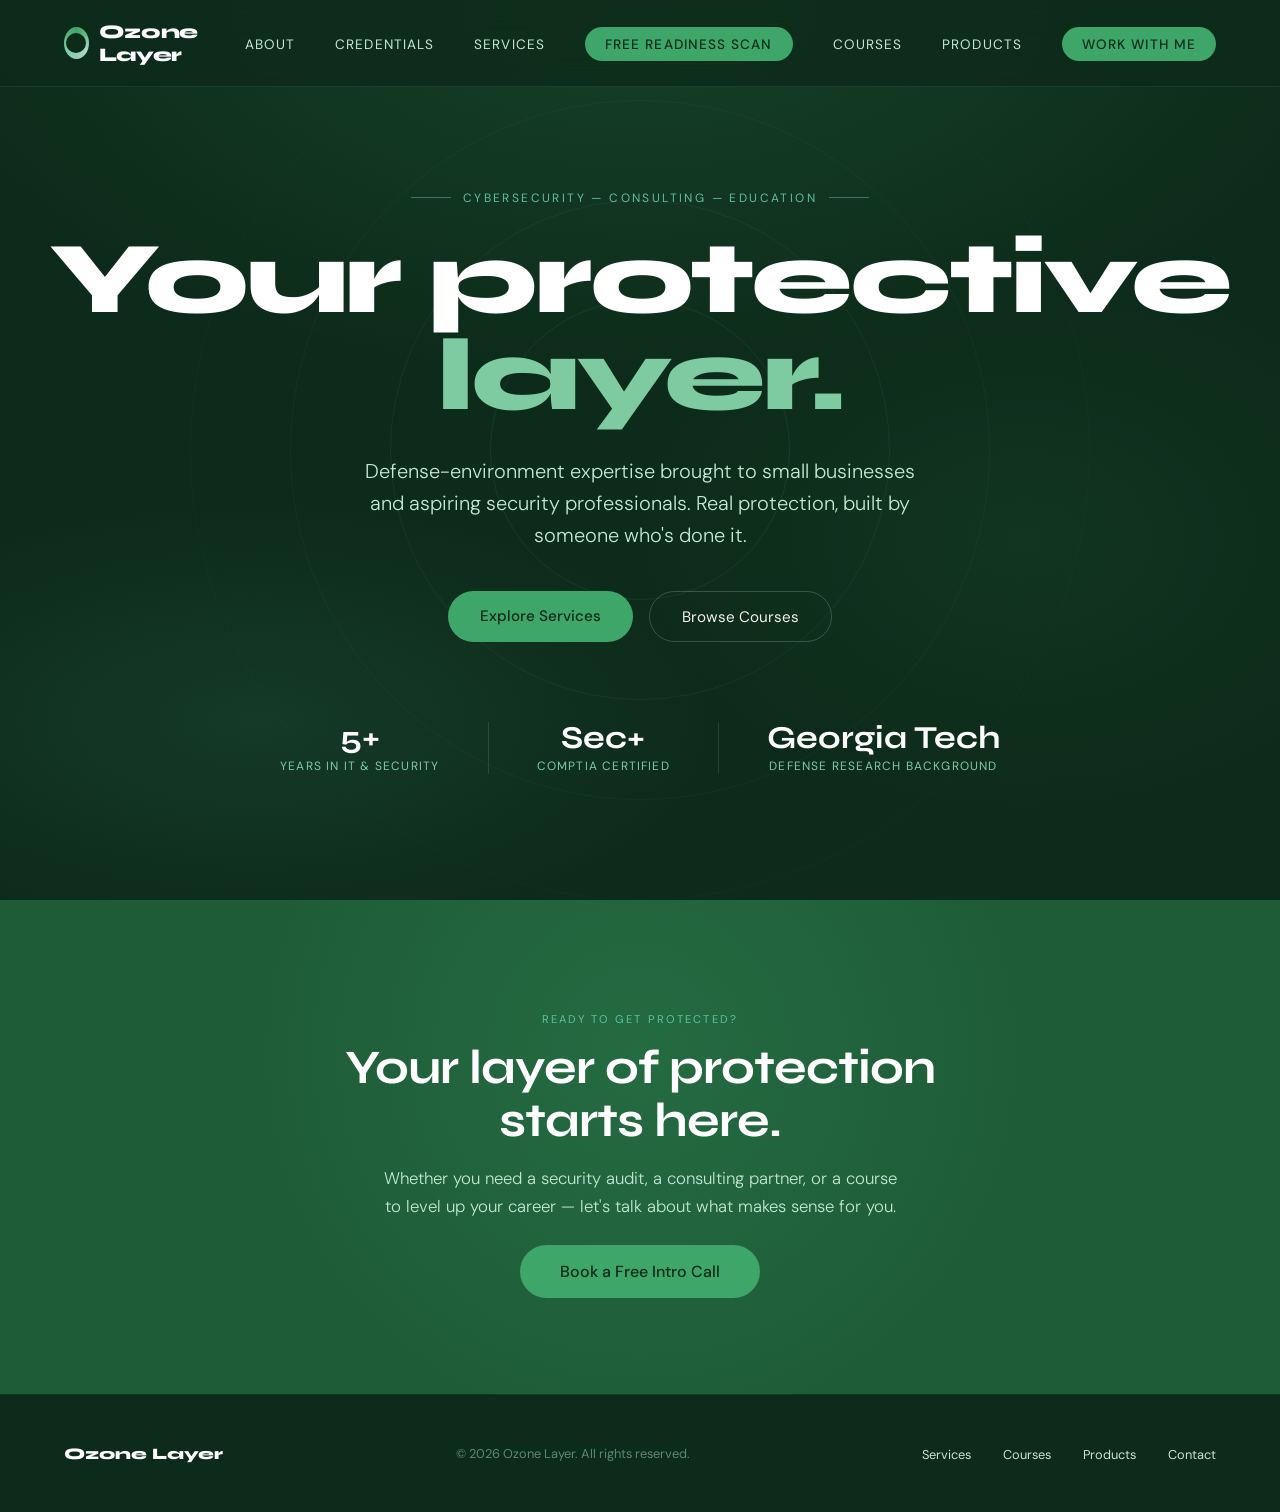
==== commit 88bcbc73: "Add link to credentials page in navigation" ====
--- a/index.html
+++ b/index.html
@@ -21,6 +21,7 @@
   </button>
   <ul class="nav-links" id="navLinks">
     <li><a href="about.html">About</a></li>
+    <li><a href="credentials.html">Credentials</a></li>
     <li><a href="services.html">Services</a></li>
     <li><a href="scan.html" class="nav-cta">Free Readiness Scan</a></li>
     <li><a href="courses.html">Courses</a></li>
--- a/styles.css
+++ b/styles.css
@@ -0,0 +1,832 @@
+  *, *::before, *::after { box-sizing: border-box; margin: 0; padding: 0; }
+
+  :root {
+    --green-deep: #0d2b1a;
+    --green-dark: #133d26;
+    --green-mid: #1e5c38;
+    --green-base: #2d7a4f;
+    --green-light: #3da668;
+    --green-pale: #7ecba1;
+    --green-mist: #c2e8d2;
+    --green-fog: #e8f5ee;
+    --ozone-blue: #a8d8c8;
+    --ozone-glow: #5fbfa0;
+    --cream: #f5f0e8;
+    --cream-dark: #e8e0d0;
+    --text-dark: #0d2b1a;
+    --text-mid: #2d5a40;
+    --text-light: #5a8a6e;
+    --white: #ffffff;
+    --font-display: 'Syne', sans-serif;
+    --font-body: 'DM Sans', sans-serif;
+  }
+
+  html { scroll-behavior: smooth; }
+
+  body {
+    font-family: var(--font-body);
+    background: var(--green-deep);
+    color: var(--cream);
+    overflow-x: hidden;
+  }
+
+  /* NAV */
+  nav {
+    position: fixed;
+    top: 0; left: 0; right: 0;
+    z-index: 100;
+    display: flex;
+    align-items: center;
+    justify-content: space-between;
+    padding: 1.25rem 4rem;
+    background: rgba(13, 43, 26, 0.85);
+    backdrop-filter: blur(16px);
+    border-bottom: 1px solid rgba(168, 216, 200, 0.1);
+  }
+
+  .nav-logo {
+    font-family: var(--font-display);
+    font-size: 1.2rem;
+    font-weight: 800;
+    letter-spacing: -0.02em;
+    color: var(--white);
+    text-decoration: none;
+    display: flex;
+    align-items: center;
+    gap: 10px;
+  }
+
+  .logo-mark {
+    width: 32px;
+    height: 32px;
+    border-radius: 50%;
+    background: conic-gradient(from 0deg, var(--green-light), var(--ozone-blue), var(--green-pale), var(--green-light));
+    display: flex;
+    align-items: center;
+    justify-content: center;
+    animation: spin-slow 12s linear infinite;
+  }
+
+  .logo-mark-inner {
+    width: 20px;
+    height: 20px;
+    border-radius: 50%;
+    background: var(--green-deep);
+  }
+
+  @keyframes spin-slow { to { transform: rotate(360deg); } }
+
+  .nav-links {
+    display: flex;
+    gap: 2.5rem;
+    list-style: none;
+  }
+
+  .nav-links a {
+    font-size: 0.85rem;
+    font-weight: 400;
+    letter-spacing: 0.08em;
+    text-transform: uppercase;
+    color: var(--green-mist);
+    text-decoration: none;
+    transition: color 0.2s;
+  }
+
+  .nav-links a:hover { color: var(--white); }
+
+  .nav-cta {
+    background: var(--green-light);
+    color: var(--green-deep) !important;
+    padding: 0.55rem 1.25rem;
+    border-radius: 100px;
+    font-weight: 500 !important;
+    transition: background 0.2s !important;
+    white-space: nowrap;
+  }
+
+  .nav-cta:hover { background: var(--green-pale) !important; }
+
+  /* HERO */
+  .hero {
+    min-height: 100vh;
+    display: flex;
+    flex-direction: column;
+    align-items: center;
+    justify-content: center;
+    text-align: center;
+    padding: 8rem 2rem 4rem;
+    position: relative;
+    overflow: hidden;
+  }
+
+  .hero-bg {
+    position: absolute;
+    inset: 0;
+    background:
+      radial-gradient(ellipse 80% 60% at 50% 0%, rgba(61, 166, 104, 0.18) 0%, transparent 70%),
+      radial-gradient(ellipse 60% 40% at 20% 80%, rgba(95, 191, 160, 0.1) 0%, transparent 60%),
+      radial-gradient(ellipse 50% 50% at 80% 60%, rgba(45, 122, 79, 0.12) 0%, transparent 60%);
+  }
+
+  .hero-rings {
+    position: absolute;
+    top: 50%;
+    left: 50%;
+    transform: translate(-50%, -50%);
+    width: 900px;
+    height: 900px;
+    pointer-events: none;
+  }
+
+  .ring {
+    position: absolute;
+    border-radius: 50%;
+    border: 1px solid rgba(168, 216, 200, 0.08);
+    top: 50%; left: 50%;
+    transform: translate(-50%, -50%);
+    animation: pulse-ring 4s ease-in-out infinite;
+  }
+
+  .ring:nth-child(1) { width: 300px; height: 300px; animation-delay: 0s; }
+  .ring:nth-child(2) { width: 500px; height: 500px; animation-delay: 0.8s; border-color: rgba(168,216,200,0.06); }
+  .ring:nth-child(3) { width: 700px; height: 700px; animation-delay: 1.6s; border-color: rgba(168,216,200,0.04); }
+  .ring:nth-child(4) { width: 900px; height: 900px; animation-delay: 2.4s; border-color: rgba(168,216,200,0.02); }
+
+  @keyframes pulse-ring {
+    0%, 100% { opacity: 0.4; transform: translate(-50%, -50%) scale(1); }
+    50% { opacity: 1; transform: translate(-50%, -50%) scale(1.02); }
+  }
+
+  .hero-eyebrow {
+    font-size: 0.75rem;
+    letter-spacing: 0.2em;
+    text-transform: uppercase;
+    color: var(--ozone-glow);
+    margin-bottom: 1.5rem;
+    position: relative;
+    display: flex;
+    align-items: center;
+    gap: 12px;
+    animation: fade-up 0.8s ease both;
+  }
+
+  .hero-eyebrow::before,
+  .hero-eyebrow::after {
+    content: '';
+    display: block;
+    width: 40px;
+    height: 1px;
+    background: var(--ozone-glow);
+    opacity: 0.5;
+  }
+
+  .hero-title {
+    font-family: var(--font-display);
+    font-size: clamp(3.5rem, 8vw, 7rem);
+    font-weight: 800;
+    line-height: 0.95;
+    letter-spacing: -0.03em;
+    color: var(--white);
+    margin-bottom: 0.3em;
+    position: relative;
+    animation: fade-up 0.8s 0.1s ease both;
+  }
+
+  .hero-title-accent {
+    color: var(--green-pale);
+    display: block;
+  }
+
+  .hero-sub {
+    font-size: clamp(1rem, 2vw, 1.25rem);
+    font-weight: 300;
+    color: var(--green-mist);
+    max-width: 560px;
+    line-height: 1.6;
+    margin-bottom: 2.5rem;
+    position: relative;
+    animation: fade-up 0.8s 0.2s ease both;
+  }
+
+  .hero-actions {
+    display: flex;
+    gap: 1rem;
+    flex-wrap: wrap;
+    justify-content: center;
+    position: relative;
+    animation: fade-up 0.8s 0.3s ease both;
+  }
+
+  .btn-primary {
+    background: var(--green-light);
+    color: var(--green-deep);
+    padding: 0.9rem 2rem;
+    border-radius: 100px;
+    font-family: var(--font-body);
+    font-size: 0.95rem;
+    font-weight: 500;
+    text-decoration: none;
+    transition: all 0.2s;
+    border: none;
+    cursor: pointer;
+  }
+
+  .btn-primary:hover {
+    background: var(--green-pale);
+    transform: translateY(-2px);
+  }
+
+  .btn-ghost {
+    background: transparent;
+    color: var(--cream);
+    padding: 0.9rem 2rem;
+    border-radius: 100px;
+    font-family: var(--font-body);
+    font-size: 0.95rem;
+    font-weight: 400;
+    text-decoration: none;
+    transition: all 0.2s;
+    border: 1px solid rgba(168, 216, 200, 0.25);
+    cursor: pointer;
+  }
+
+  .btn-ghost:hover {
+    border-color: rgba(168, 216, 200, 0.6);
+    background: rgba(168, 216, 200, 0.05);
+  }
+
+  .hero-stats {
+    display: flex;
+    gap: 3rem;
+    margin-top: 5rem;
+    position: relative;
+    animation: fade-up 0.8s 0.4s ease both;
+  }
+
+  .stat {
+    text-align: center;
+  }
+
+  .stat-num {
+    font-family: var(--font-display);
+    font-size: 2rem;
+    font-weight: 700;
+    color: var(--white);
+    line-height: 1;
+  }
+
+  .stat-label {
+    font-size: 0.75rem;
+    letter-spacing: 0.1em;
+    text-transform: uppercase;
+    color: var(--green-pale);
+    margin-top: 4px;
+  }
+
+  .stat-divider {
+    width: 1px;
+    background: rgba(168,216,200,0.15);
+    align-self: stretch;
+  }
+
+  @keyframes fade-up {
+    from { opacity: 0; transform: translateY(24px); }
+    to { opacity: 1; transform: translateY(0); }
+  }
+
+  /* SECTION BASE */
+  section { padding: 7rem 4rem; }
+
+  .section-label {
+    font-size: 0.7rem;
+    letter-spacing: 0.2em;
+    text-transform: uppercase;
+    color: var(--ozone-glow);
+    margin-bottom: 1rem;
+  }
+
+  .section-title {
+    font-family: var(--font-display);
+    font-size: clamp(2rem, 4vw, 3rem);
+    font-weight: 700;
+    line-height: 1.1;
+    letter-spacing: -0.02em;
+    color: var(--white);
+    margin-bottom: 1.25rem;
+  }
+
+  .section-body {
+    font-size: 1.05rem;
+    font-weight: 300;
+    color: var(--green-mist);
+    line-height: 1.7;
+    max-width: 520px;
+  }
+
+  /* ABOUT */
+  .about {
+    background: var(--green-dark);
+    display: grid;
+    grid-template-columns: 1fr 1fr;
+    gap: 6rem;
+    align-items: center;
+  }
+
+  .about-visual {
+    position: relative;
+    display: flex;
+    align-items: center;
+    justify-content: center;
+  }
+
+  .about-shield {
+    width: 280px;
+    height: 280px;
+    position: relative;
+  }
+
+  .shield-ring {
+    position: absolute;
+    inset: 0;
+    border-radius: 50%;
+    border: 1px solid rgba(126, 203, 161, 0.2);
+    animation: shield-pulse 3s ease-in-out infinite;
+  }
+
+  .shield-ring:nth-child(2) { inset: 20px; border-color: rgba(126,203,161,0.3); animation-delay: 0.5s; }
+  .shield-ring:nth-child(3) { inset: 40px; border-color: rgba(126,203,161,0.4); animation-delay: 1s; }
+
+  @keyframes shield-pulse {
+    0%, 100% { opacity: 0.5; transform: scale(1); }
+    50% { opacity: 1; transform: scale(1.04); }
+  }
+
+  .shield-center {
+    position: absolute;
+    inset: 60px;
+    background: linear-gradient(135deg, var(--green-mid), var(--green-base));
+    border-radius: 50%;
+    display: flex;
+    align-items: center;
+    justify-content: center;
+  }
+
+  .shield-icon {
+    font-size: 3rem;
+    filter: brightness(0) invert(1);
+    opacity: 0.9;
+  }
+
+  .about-tags {
+    display: flex;
+    flex-wrap: wrap;
+    gap: 8px;
+    margin-top: 2rem;
+  }
+
+  .tag {
+    font-size: 0.75rem;
+    letter-spacing: 0.05em;
+    color: var(--green-pale);
+    border: 1px solid rgba(126, 203, 161, 0.25);
+    padding: 0.35rem 0.85rem;
+    border-radius: 100px;
+    background: rgba(126,203,161,0.05);
+  }
+
+  /* SERVICES */
+  .services {
+    background: var(--green-deep);
+  }
+
+  .services-header {
+    max-width: 600px;
+    margin-bottom: 4rem;
+  }
+
+  .billing-toggle {
+    display: inline-flex;
+    gap: 2px;
+    padding: 4px;
+    background: rgba(168,216,200,0.08);
+    border: 1px solid rgba(168,216,200,0.15);
+    border-radius: 100px;
+    margin-bottom: 2.5rem;
+  }
+
+  .billing-option {
+    font-family: var(--font-body);
+    font-size: 0.85rem;
+    font-weight: 500;
+    color: var(--green-mist);
+    background: transparent;
+    border: none;
+    padding: 0.55rem 1.4rem;
+    border-radius: 100px;
+    cursor: pointer;
+    transition: background 0.2s, color 0.2s;
+  }
+
+  .billing-option:hover { color: var(--white); }
+
+  .billing-option.active {
+    background: var(--green-light);
+    color: var(--green-deep);
+  }
+
+  .services-grid {
+    display: grid;
+    grid-template-columns: repeat(3, 1fr);
+    gap: 1.5px;
+    background: rgba(168,216,200,0.1);
+    border: 1px solid rgba(168,216,200,0.1);
+    border-radius: 16px;
+    overflow: hidden;
+  }
+
+  .service-card {
+    background: var(--green-deep);
+    padding: 2.5rem;
+    transition: background 0.3s;
+    cursor: pointer;
+    position: relative;
+    overflow: hidden;
+  }
+
+  .service-card::before {
+    content: '';
+    position: absolute;
+    bottom: 0; left: 0; right: 0;
+    height: 3px;
+    background: linear-gradient(90deg, var(--green-light), var(--ozone-glow));
+    transform: scaleX(0);
+    transform-origin: left;
+    transition: transform 0.3s;
+  }
+
+  .service-card:hover { background: var(--green-dark); }
+  .service-card:hover::before { transform: scaleX(1); }
+
+  .service-num {
+    font-family: var(--font-display);
+    font-size: 0.7rem;
+    letter-spacing: 0.15em;
+    color: var(--ozone-glow);
+    margin-bottom: 1.25rem;
+  }
+
+  .service-icon {
+    font-size: 1.75rem;
+    margin-bottom: 1rem;
+    display: block;
+  }
+
+  .service-name {
+    font-family: var(--font-display);
+    font-size: 1.15rem;
+    font-weight: 700;
+    color: var(--white);
+    margin-bottom: 0.75rem;
+    letter-spacing: -0.01em;
+  }
+
+  .service-desc {
+    font-size: 0.88rem;
+    font-weight: 300;
+    color: var(--green-mist);
+    line-height: 1.6;
+  }
+
+  .service-price {
+    margin-top: 1.5rem;
+    font-size: 0.8rem;
+    color: var(--green-pale);
+    letter-spacing: 0.05em;
+  }
+
+  /* COURSES */
+  .courses {
+    background: var(--green-dark);
+  }
+
+  .courses-layout {
+    display: grid;
+    grid-template-columns: 1fr 1.5fr;
+    gap: 5rem;
+    align-items: start;
+  }
+
+  .course-list {
+    display: flex;
+    flex-direction: column;
+    gap: 1px;
+    background: rgba(168,216,200,0.1);
+    border-radius: 12px;
+    overflow: hidden;
+  }
+
+  .course-item {
+    background: var(--green-dark);
+    padding: 1.5rem 2rem;
+    display: flex;
+    align-items: center;
+    justify-content: space-between;
+    cursor: pointer;
+    transition: background 0.2s;
+    gap: 1rem;
+  }
+
+  .course-item:hover { background: var(--green-mid); }
+
+  .course-item-left { display: flex; align-items: center; gap: 1rem; }
+
+  .course-dot {
+    width: 8px; height: 8px;
+    border-radius: 50%;
+    background: var(--green-pale);
+    flex-shrink: 0;
+  }
+
+  .course-name {
+    font-size: 0.95rem;
+    font-weight: 400;
+    color: var(--white);
+  }
+
+  .course-badge {
+    font-size: 0.65rem;
+    letter-spacing: 0.08em;
+    text-transform: uppercase;
+    padding: 0.2rem 0.6rem;
+    border-radius: 100px;
+    white-space: nowrap;
+  }
+
+  .badge-soon { background: rgba(168,216,200,0.1); color: var(--ozone-blue); }
+  .badge-live { background: rgba(61,166,104,0.2); color: var(--green-pale); }
+  .badge-free { background: rgba(95,191,160,0.15); color: var(--ozone-glow); }
+
+  /* PRODUCTS */
+  .products {
+    background: var(--green-deep);
+  }
+
+  .products-grid {
+    display: grid;
+    grid-template-columns: repeat(4, 1fr);
+    gap: 1rem;
+    margin-top: 3rem;
+  }
+
+  .product-card {
+    background: var(--green-dark);
+    border: 1px solid rgba(168,216,200,0.08);
+    border-radius: 12px;
+    padding: 1.75rem;
+    transition: all 0.3s;
+    cursor: pointer;
+  }
+
+  .product-card:hover {
+    border-color: rgba(168,216,200,0.25);
+    transform: translateY(-4px);
+  }
+
+  .product-emoji { font-size: 1.5rem; margin-bottom: 1rem; display: block; }
+
+  .product-name {
+    font-family: var(--font-display);
+    font-size: 0.95rem;
+    font-weight: 600;
+    color: var(--white);
+    margin-bottom: 0.5rem;
+  }
+
+  .product-desc {
+    font-size: 0.8rem;
+    font-weight: 300;
+    color: var(--green-mist);
+    line-height: 1.5;
+    margin-bottom: 1.25rem;
+  }
+
+  .product-price {
+    font-family: var(--font-display);
+    font-size: 1.1rem;
+    font-weight: 700;
+    color: var(--green-pale);
+  }
+
+  /* CTA */
+  .cta-section {
+    background: var(--green-mid);
+    text-align: center;
+    padding: 7rem 4rem;
+    position: relative;
+    overflow: hidden;
+  }
+
+  .cta-section::before {
+    content: '';
+    position: absolute;
+    top: -50%;
+    left: 50%;
+    transform: translateX(-50%);
+    width: 800px;
+    height: 800px;
+    border-radius: 50%;
+    background: radial-gradient(circle, rgba(61,166,104,0.2) 0%, transparent 70%);
+    pointer-events: none;
+  }
+
+  .cta-section .section-title { max-width: 600px; margin: 0 auto 1rem; }
+  .cta-section .section-body { margin: 0 auto 2.5rem; text-align: center; }
+
+  /* FOOTER */
+  footer {
+    background: var(--green-deep);
+    border-top: 1px solid rgba(168,216,200,0.08);
+    padding: 3rem 4rem;
+    display: flex;
+    align-items: center;
+    justify-content: space-between;
+  }
+
+  .footer-logo {
+    font-family: var(--font-display);
+    font-size: 1rem;
+    font-weight: 800;
+    color: var(--white);
+  }
+
+  .footer-copy {
+    font-size: 0.8rem;
+    color: var(--text-light);
+  }
+
+  .footer-links {
+    display: flex;
+    gap: 2rem;
+    list-style: none;
+  }
+
+  .footer-links a {
+    font-size: 0.8rem;
+    color: var(--green-mist);
+    text-decoration: none;
+    transition: color 0.2s;
+  }
+
+  .footer-links a:hover { color: var(--white); }
+
+  /* SCROLL REVEAL */
+  .reveal {
+    opacity: 0;
+    transform: translateY(30px);
+    transition: opacity 0.7s ease, transform 0.7s ease;
+  }
+
+  .reveal.visible {
+    opacity: 1;
+    transform: translateY(0);
+  }
+
+  /* NAV TOGGLE (hamburger) — hidden on desktop */
+  .nav-toggle {
+    display: none;
+    flex-direction: column;
+    justify-content: center;
+    gap: 5px;
+    width: 32px;
+    height: 32px;
+    background: none;
+    border: none;
+    cursor: pointer;
+    padding: 0;
+    z-index: 101;
+  }
+
+  .nav-toggle span {
+    display: block;
+    width: 100%;
+    height: 2px;
+    background: var(--cream);
+    border-radius: 2px;
+    transition: transform 0.25s, opacity 0.25s;
+  }
+
+  .nav-toggle.open span:nth-child(1) { transform: translateY(7px) rotate(45deg); }
+  .nav-toggle.open span:nth-child(2) { opacity: 0; }
+  .nav-toggle.open span:nth-child(3) { transform: translateY(-7px) rotate(-45deg); }
+
+  /* ─────────────────────────────────────────
+     MOBILE (≤768px) — everything below is
+     scoped to this breakpoint only; desktop
+     styles above are untouched.
+     ───────────────────────────────────────── */
+  @media (max-width: 768px) {
+
+    nav { padding: 1rem 1.25rem; }
+
+    .nav-toggle { display: flex; }
+
+    .nav-links {
+      position: fixed;
+      top: 0; right: 0;
+      height: 100vh;
+      width: min(78vw, 320px);
+      background: var(--green-deep);
+      border-left: 1px solid rgba(168, 216, 200, 0.12);
+      flex-direction: column;
+      align-items: flex-start;
+      gap: 0;
+      padding: 6rem 1.75rem 2rem;
+      transform: translateX(100%);
+      transition: transform 0.3s ease;
+      z-index: 100;
+    }
+
+    .nav-links.open { transform: translateX(0); }
+
+    .nav-links li { width: 100%; }
+
+    .nav-links a {
+      display: block;
+      width: 100%;
+      padding: 0.9rem 0;
+      font-size: 0.95rem;
+      border-bottom: 1px solid rgba(168, 216, 200, 0.08);
+    }
+
+    .nav-links .nav-cta {
+      display: inline-block;
+      width: auto;
+      border-bottom: none;
+      margin-top: 0.75rem;
+      padding: 0.85rem 1.75rem;
+      text-align: center;
+    }
+
+    /* HERO */
+    .hero { padding: 6.5rem 1.5rem 3rem; }
+    .hero-title { font-size: clamp(2.5rem, 12vw, 3.5rem); }
+    .hero-sub { max-width: 100%; }
+    .hero-stats { flex-wrap: wrap; gap: 1.5rem 2rem; margin-top: 3rem; }
+
+    /* SECTIONS */
+    section { padding: 4rem 1.5rem; }
+    .cta-section { padding: 4rem 1.5rem; }
+
+    .section-title { font-size: clamp(1.75rem, 8vw, 2.25rem); }
+    .section-body { max-width: 100%; }
+
+    /* ABOUT */
+    .about {
+      grid-template-columns: 1fr;
+      gap: 3rem;
+      text-align: center;
+    }
+
+    .about-visual { order: -1; }
+    .about-tags { justify-content: center; }
+
+    /* SERVICES */
+    .services-grid { grid-template-columns: 1fr; }
+
+    /* COURSES */
+    .courses-layout {
+      grid-template-columns: 1fr;
+      gap: 2.5rem;
+    }
+
+    /* PRODUCTS */
+    .products-grid { grid-template-columns: 1fr 1fr; gap: 0.75rem; }
+
+    /* FOOTER */
+    footer {
+      flex-direction: column;
+      gap: 1.5rem;
+      text-align: center;
+      padding: 2.5rem 1.5rem;
+    }
+
+    .footer-links { flex-wrap: wrap; justify-content: center; gap: 1.25rem; }
+  }
+
+  @media (max-width: 420px) {
+    .products-grid { grid-template-columns: 1fr; }
+  }
+
+/* STANDALONE PAGE TOP SPACING
+   Used on About/Services/Courses/Products pages, whose top section
+   is no longer preceded by the hero — gives clearance under the
+   fixed nav bar. */
+.page-section-top {
+  padding-top: 9rem;
+}
+
+@media (max-width: 768px) {
+  .page-section-top {
+    padding-top: 6.5rem;
+  }
+}
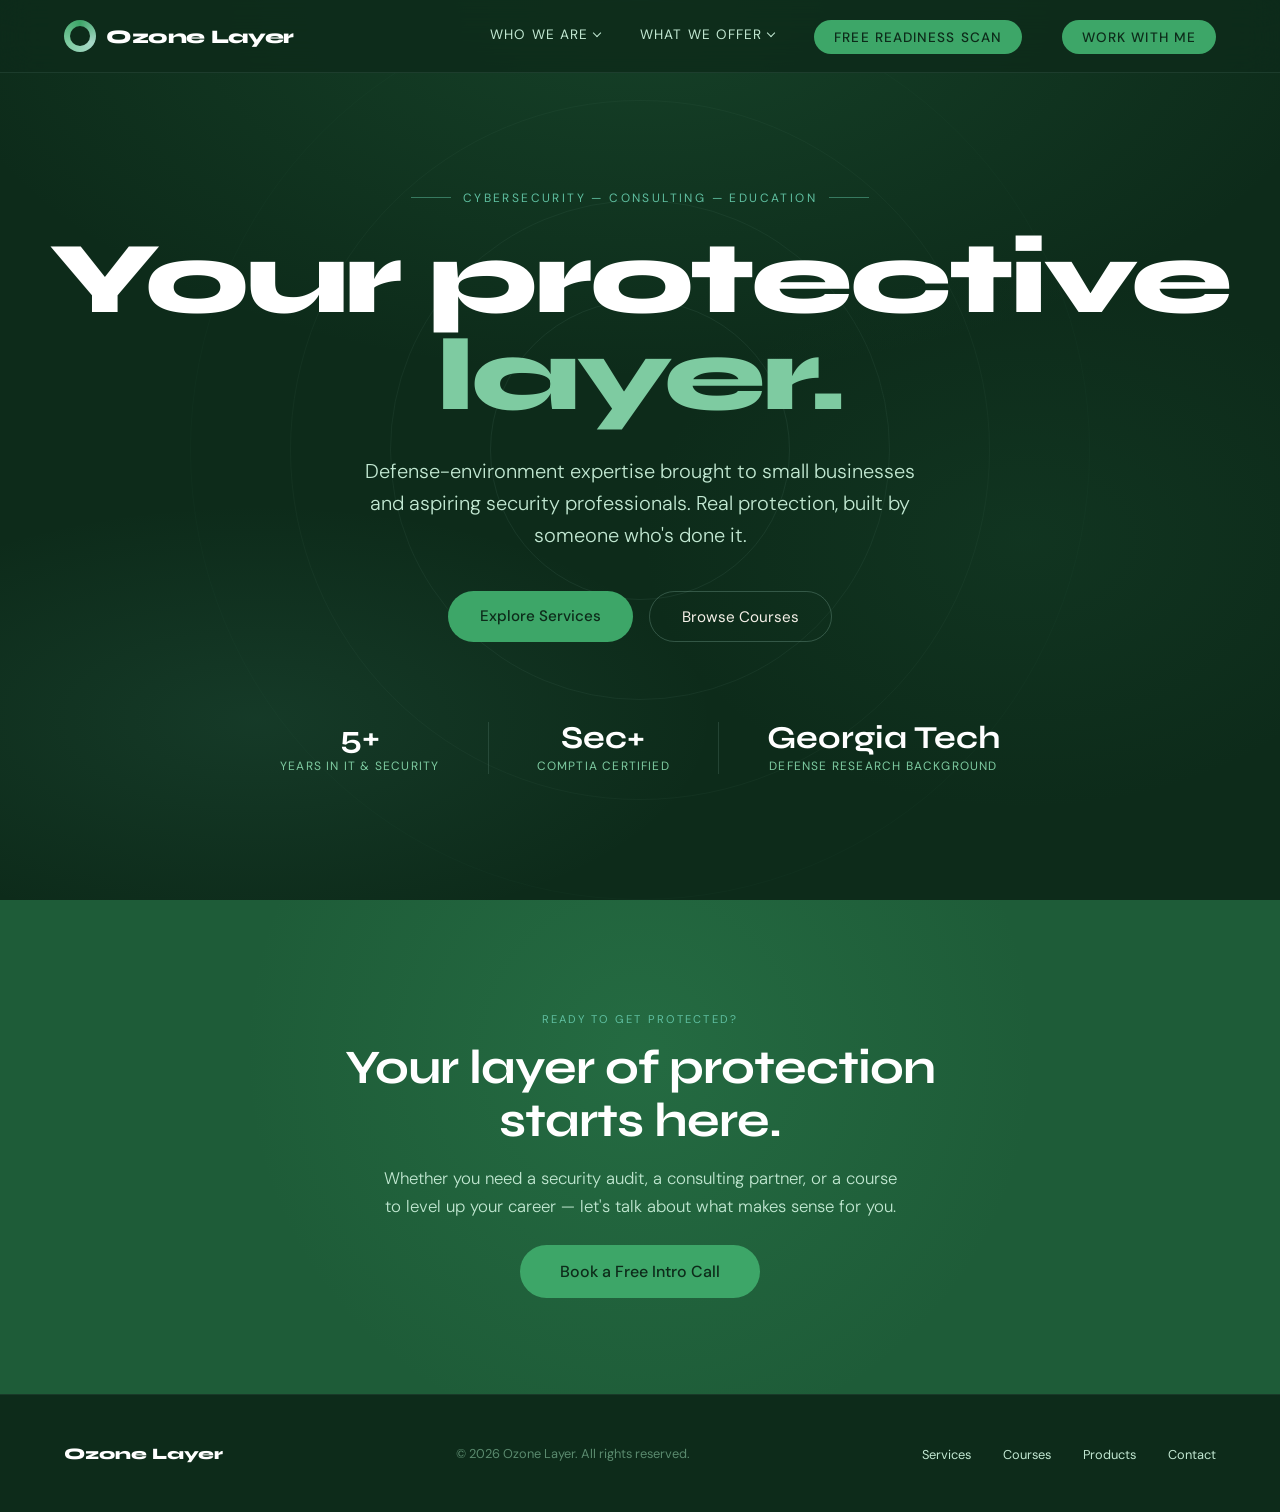
==== commit 347f8d38: "Add files via upload" ====
--- a/index.html
+++ b/index.html
@@ -20,12 +20,26 @@
     <span></span><span></span><span></span>
   </button>
   <ul class="nav-links" id="navLinks">
-    <li><a href="about.html">About</a></li>
-    <li><a href="credentials.html">Credentials</a></li>
-    <li><a href="services.html">Services</a></li>
+    <li class="nav-dropdown">
+      <button type="button" class="nav-dropdown-trigger" aria-haspopup="true" aria-expanded="false">
+        Who We Are <span class="nav-dropdown-caret"></span>
+      </button>
+      <ul class="dropdown-menu">
+        <li><a href="about.html">About</a></li>
+        <li><a href="credentials.html">Credentials</a></li>
+      </ul>
+    </li>
+    <li class="nav-dropdown">
+      <button type="button" class="nav-dropdown-trigger" aria-haspopup="true" aria-expanded="false">
+        What We Offer <span class="nav-dropdown-caret"></span>
+      </button>
+      <ul class="dropdown-menu">
+        <li><a href="services.html">Services</a></li>
+        <li><a href="courses.html">Courses</a></li>
+        <li><a href="products.html">Products</a></li>
+      </ul>
+    </li>
     <li><a href="scan.html" class="nav-cta">Free Readiness Scan</a></li>
-    <li><a href="courses.html">Courses</a></li>
-    <li><a href="products.html">Products</a></li>
     <li><a href="index.html#contact" class="nav-cta">Work With Me</a></li>
   </ul>
 </nav>
--- a/styles.css
+++ b/styles.css
@@ -106,6 +106,87 @@
 
   .nav-cta:hover { background: var(--green-pale) !important; }
 
+  /* NAV DROPDOWNS */
+  .nav-dropdown { position: relative; }
+
+  .nav-dropdown-trigger {
+    display: flex;
+    align-items: center;
+    gap: 6px;
+    background: none;
+    border: none;
+    padding: 0;
+    font-family: var(--font-body);
+    font-size: 0.85rem;
+    font-weight: 400;
+    letter-spacing: 0.08em;
+    text-transform: uppercase;
+    color: var(--green-mist);
+    cursor: pointer;
+    transition: color 0.2s;
+  }
+
+  .nav-dropdown-trigger:hover { color: var(--white); }
+
+  .nav-dropdown-caret {
+    width: 6px;
+    height: 6px;
+    border-right: 1.5px solid currentColor;
+    border-bottom: 1.5px solid currentColor;
+    transform: rotate(45deg);
+    margin-top: -3px;
+    transition: transform 0.2s;
+  }
+
+  .nav-dropdown.open .nav-dropdown-caret,
+  .nav-dropdown:hover .nav-dropdown-caret {
+    transform: rotate(225deg);
+    margin-top: 3px;
+  }
+
+  .dropdown-menu {
+    position: absolute;
+    top: calc(100% + 18px);
+    left: 50%;
+    transform: translateX(-50%) translateY(8px);
+    min-width: 210px;
+    background: rgba(13, 43, 26, 0.98);
+    border: 1px solid rgba(168, 216, 200, 0.15);
+    border-radius: 12px;
+    padding: 0.5rem;
+    list-style: none;
+    opacity: 0;
+    pointer-events: none;
+    transition: opacity 0.2s ease, transform 0.2s ease;
+    box-shadow: 0 20px 40px rgba(0,0,0,0.35);
+    z-index: 110;
+  }
+
+  .dropdown-menu li { width: 100%; }
+
+  .dropdown-menu a {
+    display: block;
+    padding: 0.65rem 0.9rem;
+    border-radius: 8px;
+    font-size: 0.82rem;
+    letter-spacing: 0.02em;
+    text-transform: none;
+    color: var(--green-mist);
+    text-decoration: none;
+    transition: background 0.2s, color 0.2s;
+  }
+
+  .dropdown-menu a:hover { background: rgba(168,216,200,0.08); color: var(--white); }
+
+  @media (min-width: 769px) {
+    .nav-dropdown:hover .dropdown-menu,
+    .nav-dropdown.open .dropdown-menu {
+      opacity: 1;
+      pointer-events: auto;
+      transform: translateX(-50%) translateY(0);
+    }
+  }
+
   /* HERO */
   .hero {
     min-height: 100vh;
@@ -443,6 +524,64 @@
     border-radius: 16px;
     overflow: hidden;
   }
+
+  /* FREE READINESS SCAN PROMO */
+  .scan-promo {
+    display: flex;
+    align-items: center;
+    gap: 1.75rem;
+    background: linear-gradient(135deg, rgba(61,166,104,0.18), rgba(95,191,160,0.08));
+    border: 1px solid rgba(126,203,161,0.35);
+    border-radius: 20px;
+    padding: 1.75rem 2rem;
+    margin-bottom: 3rem;
+  }
+
+  .scan-promo-badge {
+    flex-shrink: 0;
+    background: var(--green-light);
+    color: var(--green-deep);
+    font-family: var(--font-display);
+    font-weight: 800;
+    font-size: 0.72rem;
+    letter-spacing: 0.1em;
+    text-transform: uppercase;
+    padding: 0.5rem 0.9rem;
+    border-radius: 100px;
+  }
+
+  .scan-promo-content { flex: 1; }
+
+  .scan-promo-title {
+    font-family: var(--font-display);
+    font-weight: 700;
+    font-size: 1.15rem;
+    color: var(--white);
+    margin-bottom: 0.35rem;
+    letter-spacing: -0.01em;
+  }
+
+  .scan-promo-desc {
+    font-size: 0.88rem;
+    font-weight: 300;
+    color: var(--green-mist);
+    line-height: 1.5;
+  }
+
+  .scan-promo-cta {
+    flex-shrink: 0;
+    background: var(--green-light);
+    color: var(--green-deep);
+    padding: 0.8rem 1.6rem;
+    border-radius: 100px;
+    font-weight: 600;
+    font-size: 0.85rem;
+    text-decoration: none;
+    white-space: nowrap;
+    transition: background 0.2s;
+  }
+
+  .scan-promo-cta:hover { background: var(--green-pale); }
 
   .service-card {
     background: var(--green-deep);
@@ -767,6 +906,42 @@
       text-align: center;
     }
 
+    /* NAV DROPDOWNS — accordion style inside slide-out menu */
+    .nav-dropdown { width: 100%; }
+
+    .nav-dropdown-trigger {
+      width: 100%;
+      justify-content: space-between;
+      padding: 0.9rem 0;
+      font-size: 0.95rem;
+      border-bottom: 1px solid rgba(168, 216, 200, 0.08);
+    }
+
+    .dropdown-menu {
+      position: static;
+      transform: none;
+      opacity: 1;
+      pointer-events: auto;
+      max-height: 0;
+      overflow: hidden;
+      border: none;
+      box-shadow: none;
+      padding: 0;
+      background: transparent;
+      transition: max-height 0.3s ease;
+    }
+
+    .nav-dropdown.open .dropdown-menu {
+      max-height: 300px;
+      padding: 0.25rem 0 0.5rem 1rem;
+    }
+
+    .dropdown-menu a {
+      border-bottom: none;
+      padding: 0.65rem 0;
+      font-size: 0.9rem;
+    }
+
     /* HERO */
     .hero { padding: 6.5rem 1.5rem 3rem; }
     .hero-title { font-size: clamp(2.5rem, 12vw, 3.5rem); }
@@ -792,6 +967,12 @@
 
     /* SERVICES */
     .services-grid { grid-template-columns: 1fr; }
+
+    .scan-promo {
+      flex-direction: column;
+      text-align: center;
+      padding: 1.75rem 1.5rem;
+    }
 
     /* COURSES */
     .courses-layout {
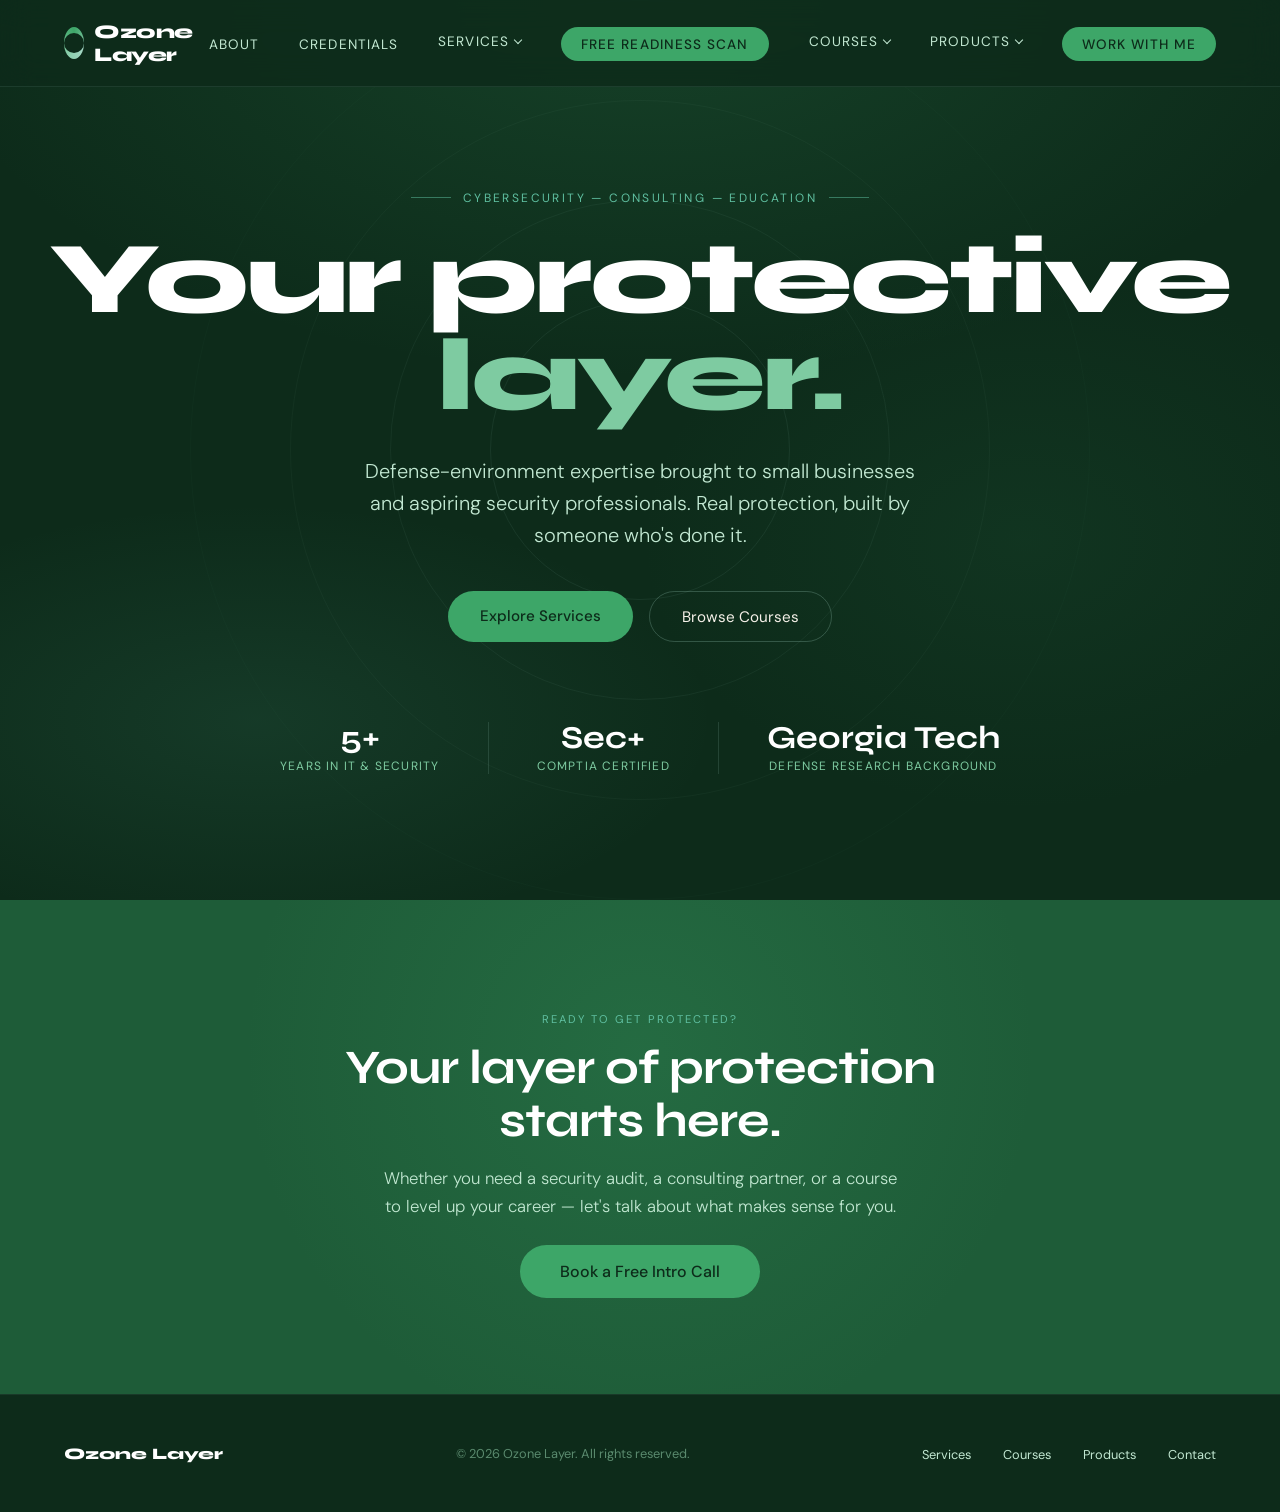
==== commit 62acc260: "Add files via upload" ====
--- a/index.html
+++ b/index.html
@@ -20,26 +20,45 @@
     <span></span><span></span><span></span>
   </button>
   <ul class="nav-links" id="navLinks">
+    <li><a href="about.html">About</a></li>
+    <li><a href="credentials.html">Credentials</a></li>
     <li class="nav-dropdown">
       <button type="button" class="nav-dropdown-trigger" aria-haspopup="true" aria-expanded="false">
-        Who We Are <span class="nav-dropdown-caret"></span>
+        Services <span class="nav-dropdown-caret"></span>
       </button>
       <ul class="dropdown-menu">
-        <li><a href="about.html">About</a></li>
-        <li><a href="credentials.html">Credentials</a></li>
+        <li><a href="services.html">Security Audit</a></li>
+        <li><a href="services.html">CMMC Compliance</a></li>
+        <li><a href="services.html">Remote IT Security Retainer</a></li>
+        <li><a href="services.html">Strategy Call</a></li>
+        <li><a href="services.html">Security Awareness Training</a></li>
+        <li><a href="services.html">Policy Development</a></li>
+      </ul>
+    </li>
+    <li><a href="scan.html" class="nav-cta">Free Readiness Scan</a></li>
+    <li class="nav-dropdown">
+      <button type="button" class="nav-dropdown-trigger" aria-haspopup="true" aria-expanded="false">
+        Courses <span class="nav-dropdown-caret"></span>
+      </button>
+      <ul class="dropdown-menu">
+        <li><a href="courses.html">CompTIA Security+ Complete Prep</a></li>
+        <li><a href="courses.html">Cybersecurity for Small Business Owners</a></li>
+        <li><a href="courses.html">Intro to CMMC Compliance</a></li>
+        <li><a href="courses.html">Break Into IT: Your First Security Job</a></li>
+        <li><a href="courses.html">Home Lab Setup for Security Pros</a></li>
       </ul>
     </li>
     <li class="nav-dropdown">
       <button type="button" class="nav-dropdown-trigger" aria-haspopup="true" aria-expanded="false">
-        What We Offer <span class="nav-dropdown-caret"></span>
+        Products <span class="nav-dropdown-caret"></span>
       </button>
       <ul class="dropdown-menu">
-        <li><a href="services.html">Services</a></li>
-        <li><a href="courses.html">Courses</a></li>
-        <li><a href="products.html">Products</a></li>
+        <li><a href="products.html">SMB Security Audit Checklist</a></li>
+        <li><a href="products.html">CMMC Level 1 Starter Kit</a></li>
+        <li><a href="products.html">Security Policy Template Pack</a></li>
+        <li><a href="products.html">Security+ Study Guide</a></li>
       </ul>
     </li>
-    <li><a href="scan.html" class="nav-cta">Free Readiness Scan</a></li>
     <li><a href="index.html#contact" class="nav-cta">Work With Me</a></li>
   </ul>
 </nav>
--- a/styles.css
+++ b/styles.css
@@ -150,6 +150,7 @@
     left: 50%;
     transform: translateX(-50%) translateY(8px);
     min-width: 210px;
+    max-width: 280px;
     background: rgba(13, 43, 26, 0.98);
     border: 1px solid rgba(168, 216, 200, 0.15);
     border-radius: 12px;
@@ -173,6 +174,8 @@
     text-transform: none;
     color: var(--green-mist);
     text-decoration: none;
+    line-height: 1.35;
+    white-space: normal;
     transition: background 0.2s, color 0.2s;
   }
 
